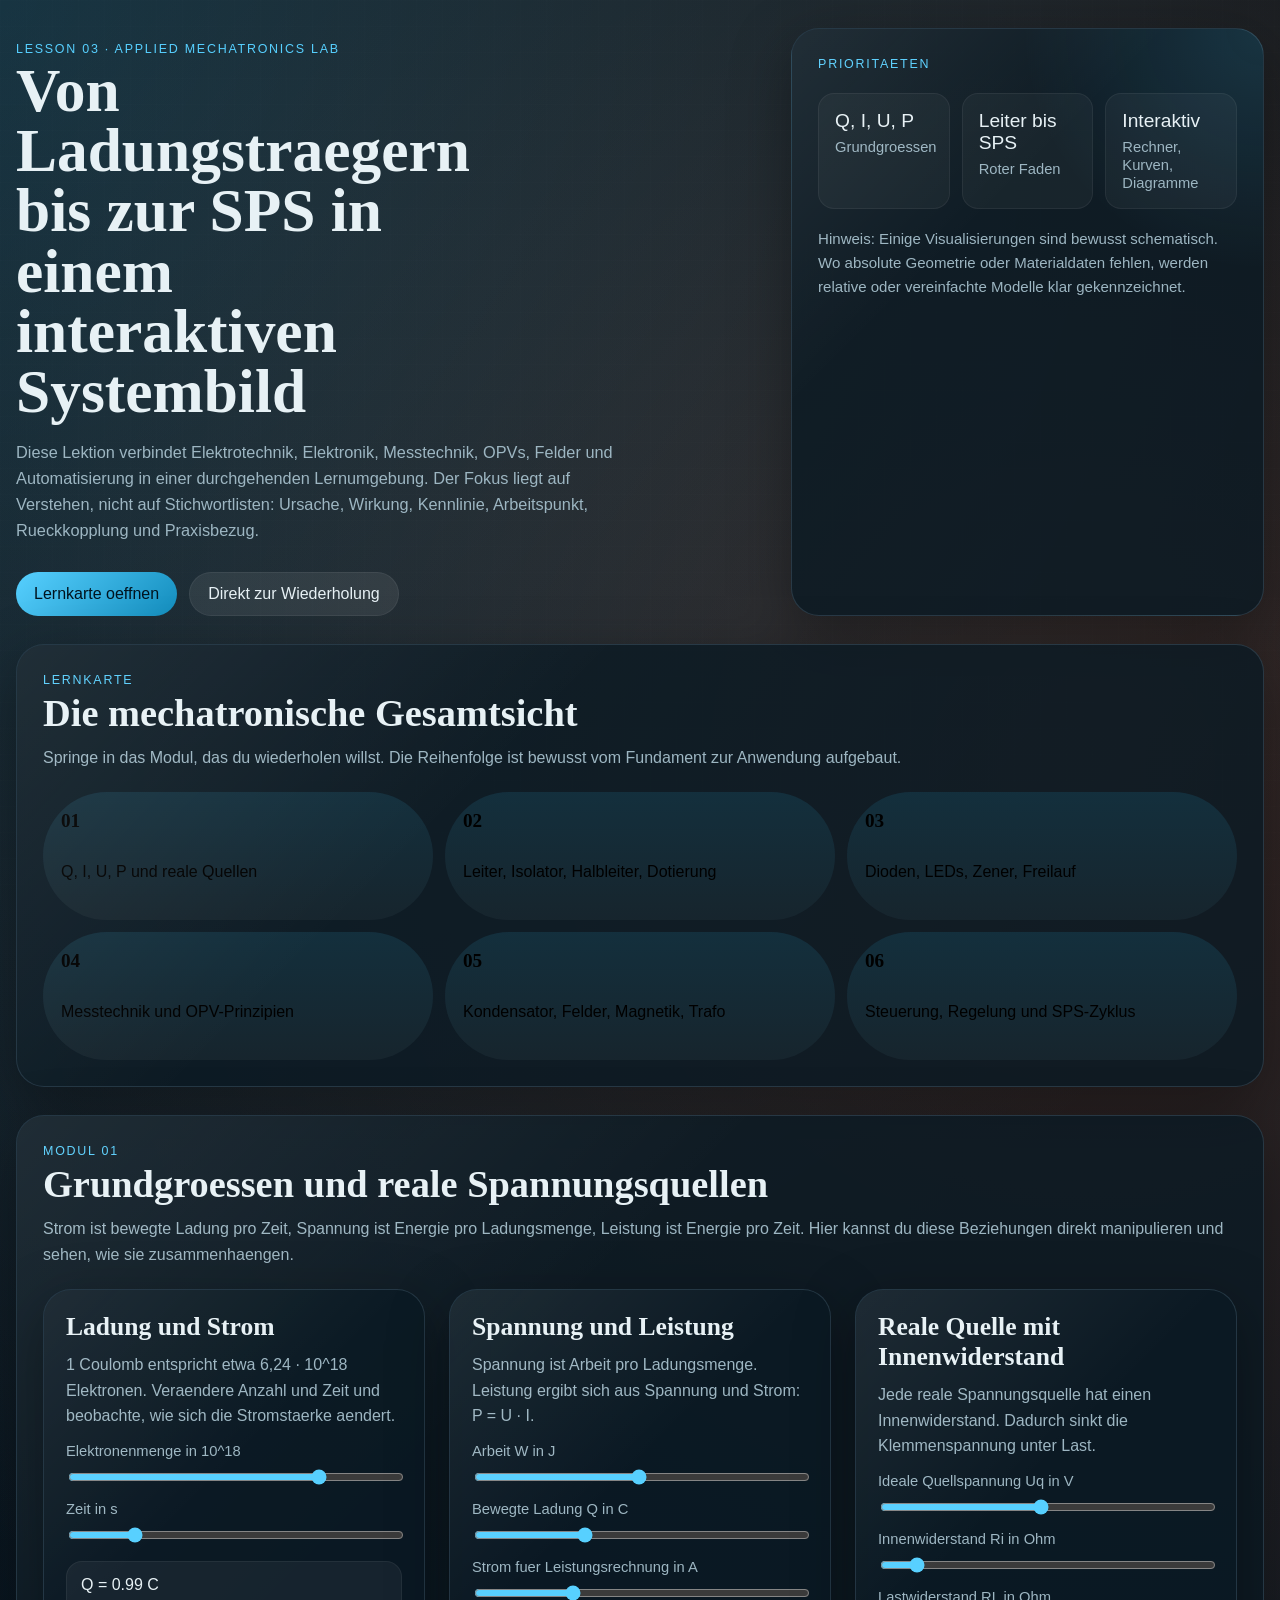
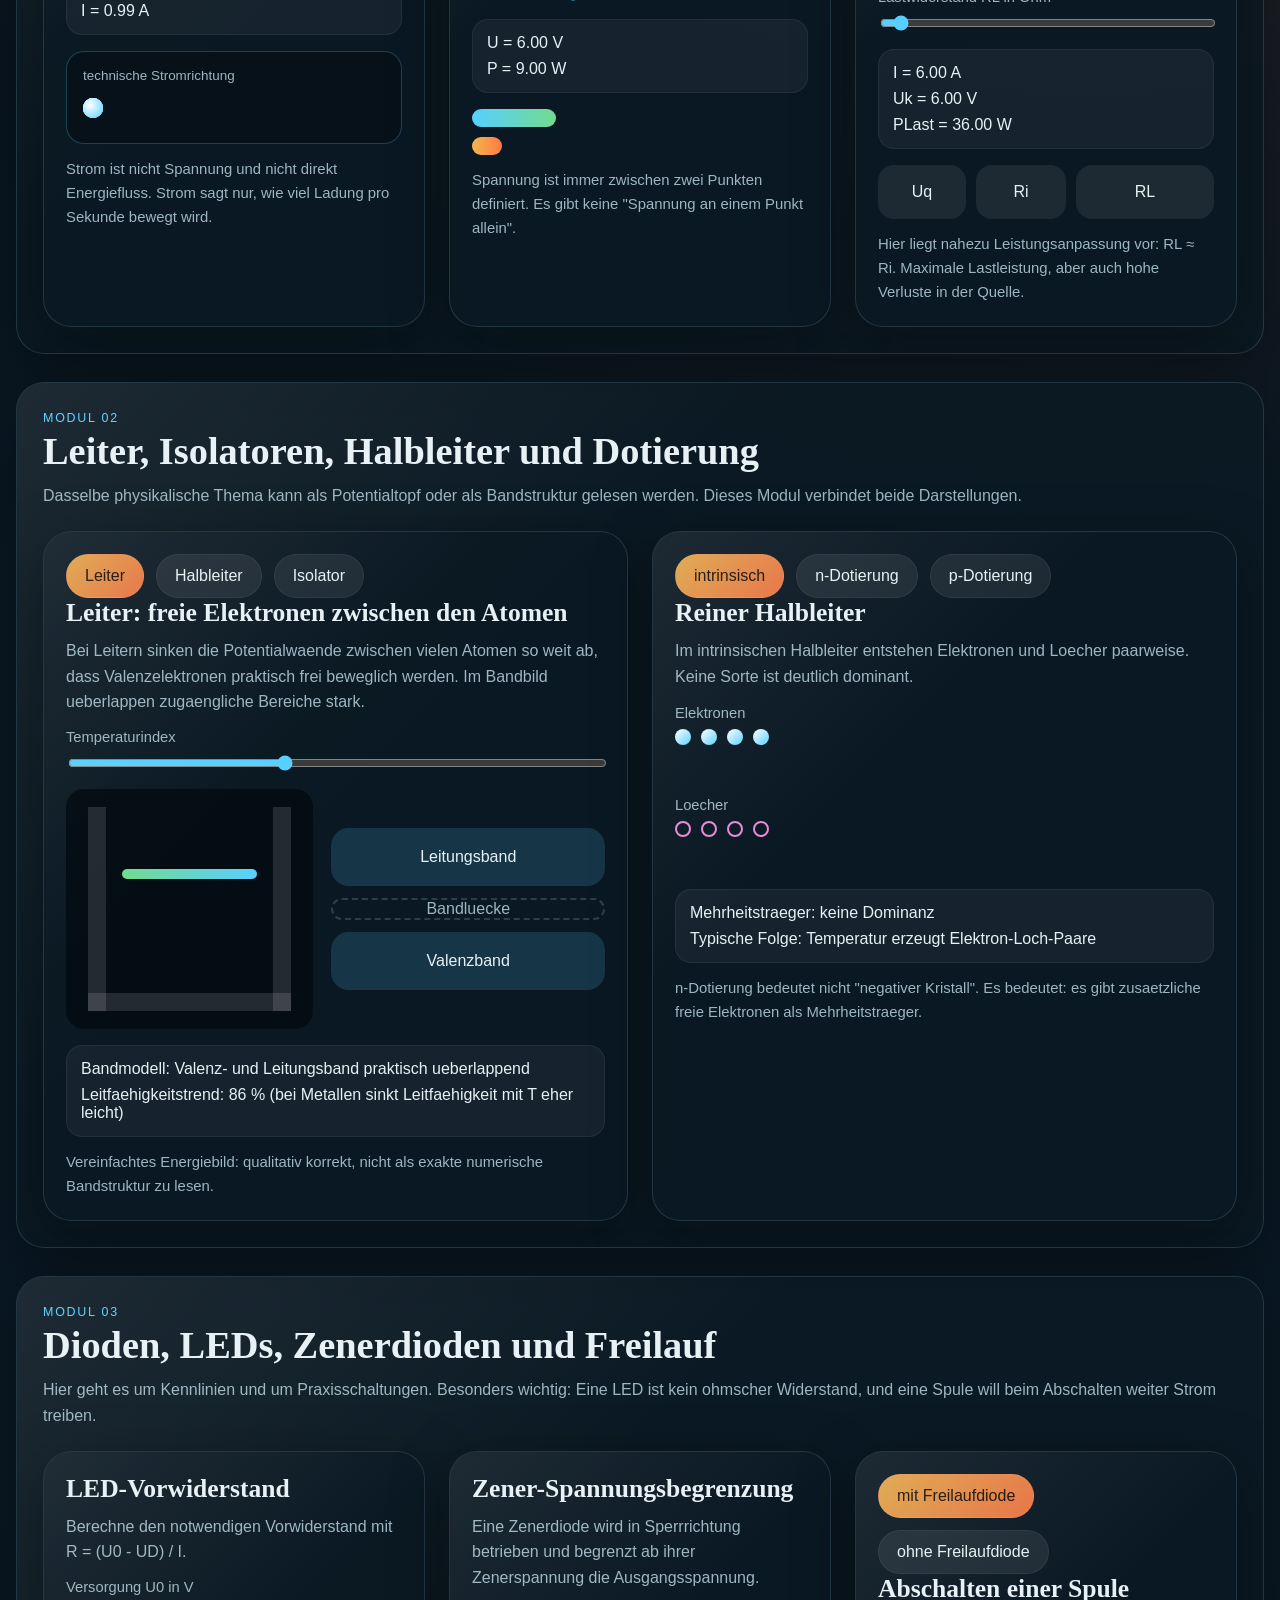
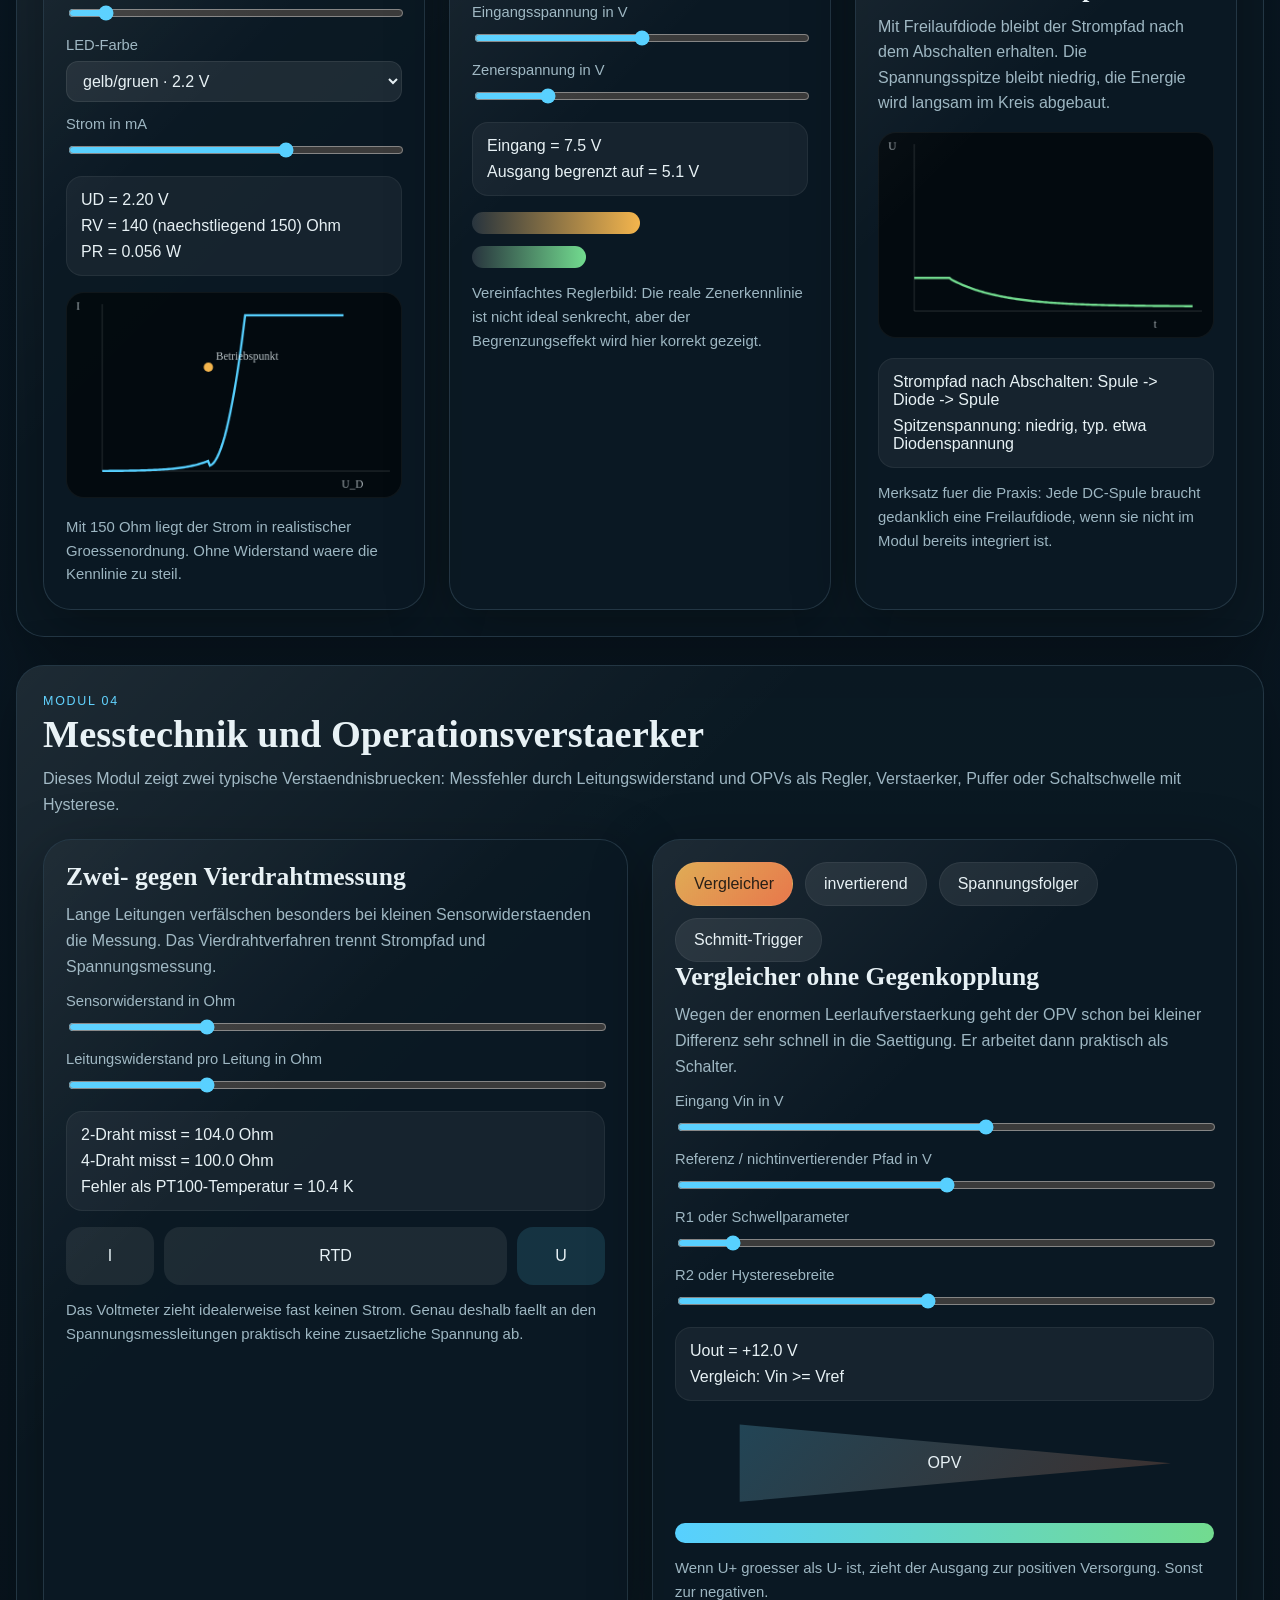
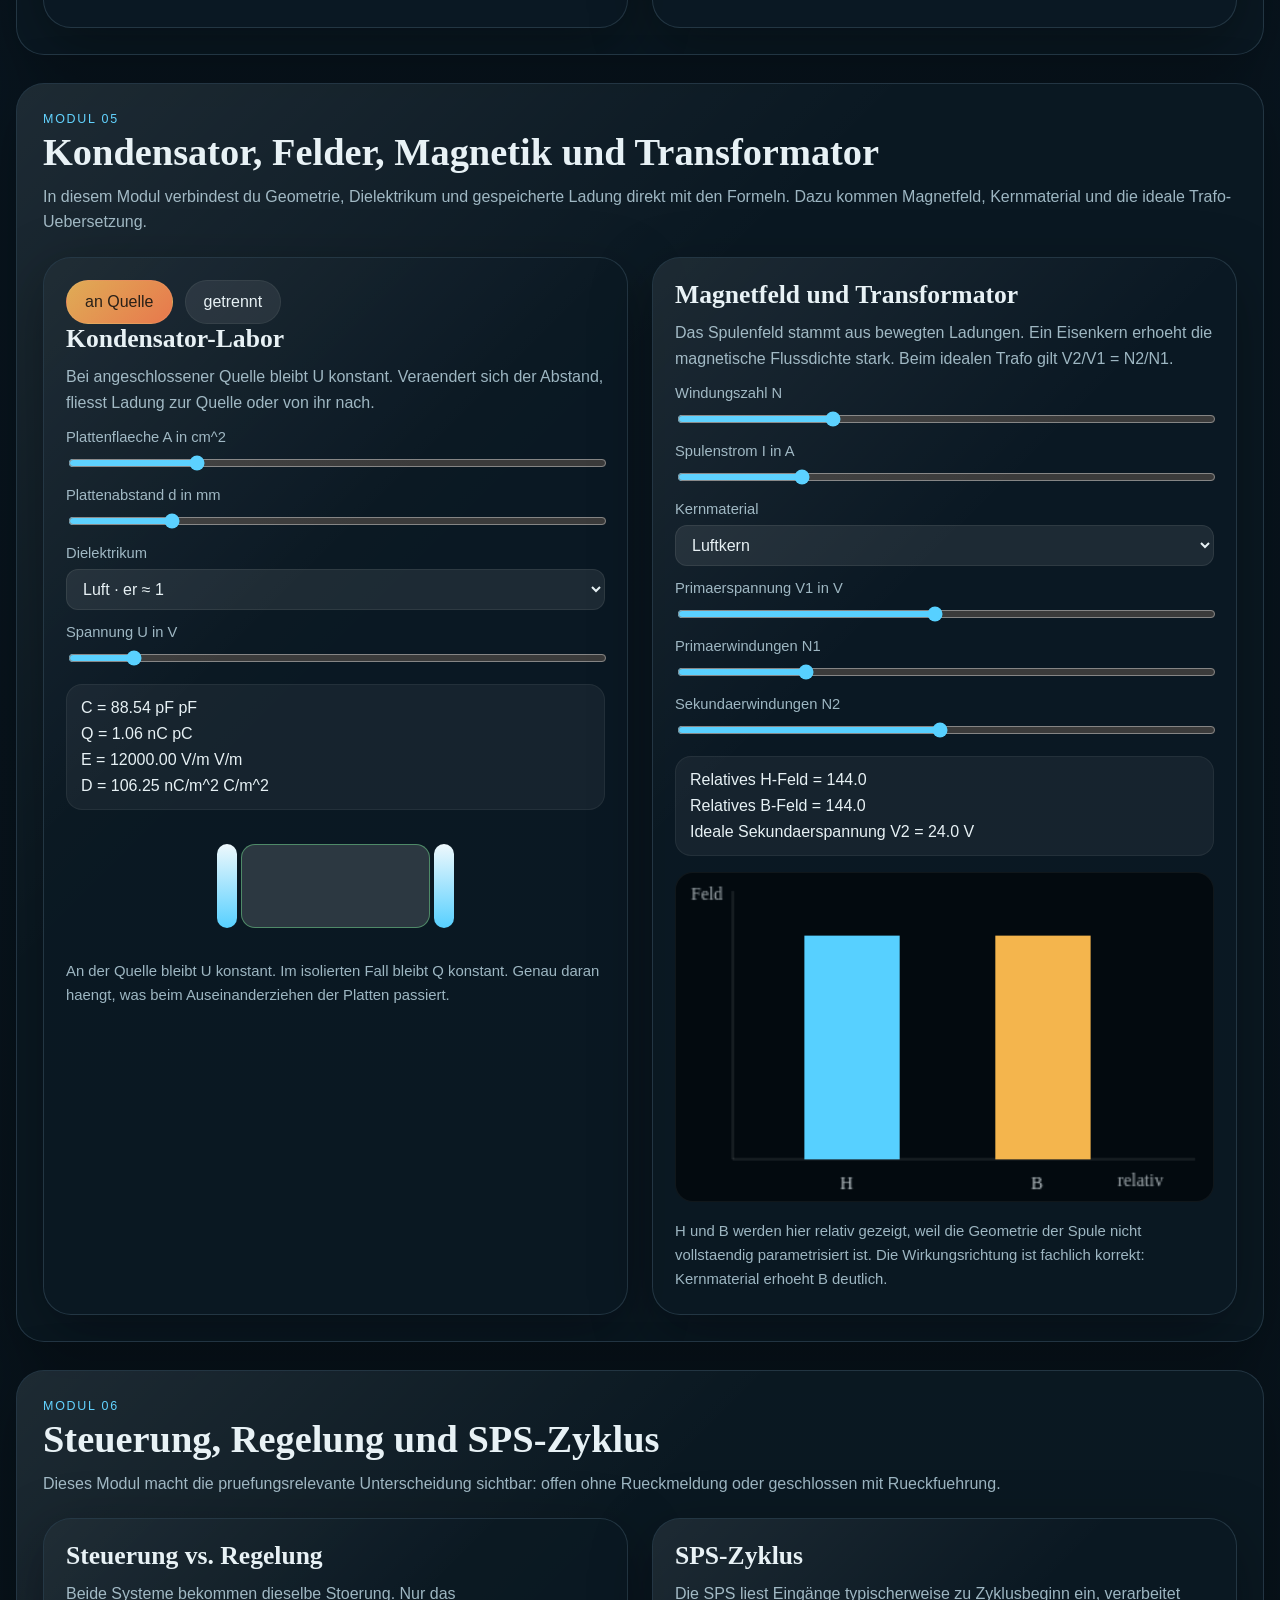
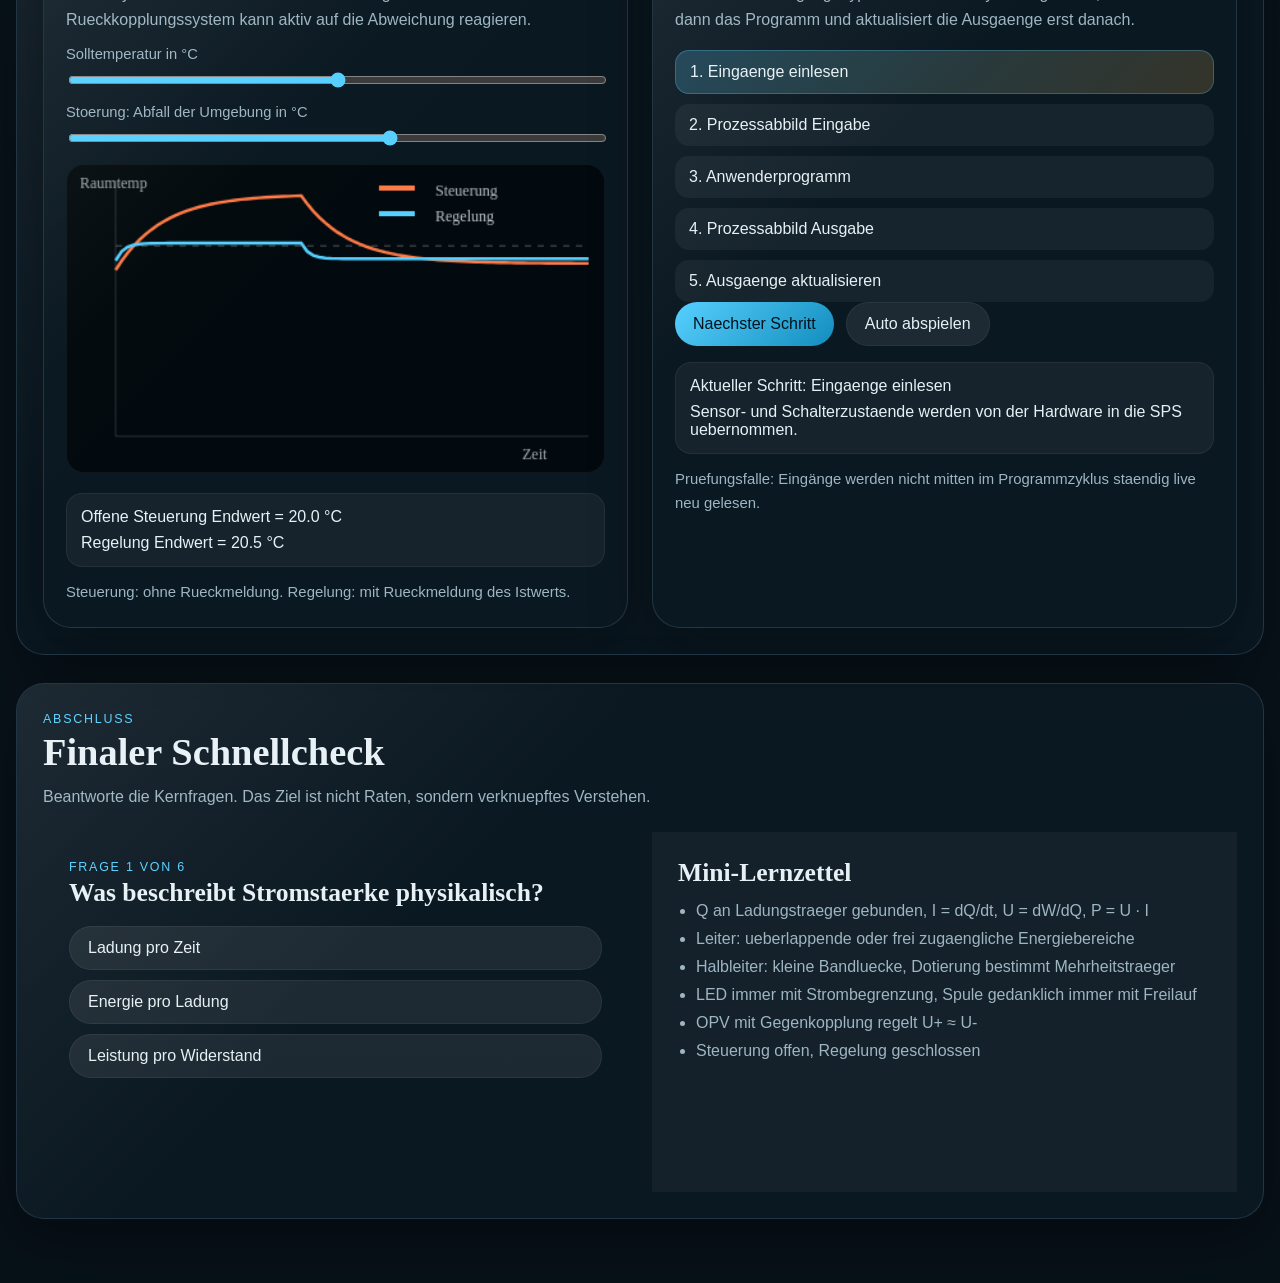
==== lessons/03-applied-mechatronics-lab/index.html @ 62694e85 "Add applied mechatronics interactive lab" ====
<!DOCTYPE html>
<html lang="de">
  <head>
    <meta charset="UTF-8" />
    <meta name="viewport" content="width=device-width, initial-scale=1.0" />
    <title>Angewandte Mechatronik - Interactive Lab</title>
    <link rel="stylesheet" href="styles.css" />
  </head>
  <body>
    <div class="page-shell">
      <header class="hero">
        <div class="hero-copy">
          <p class="eyebrow">Lesson 03 · Applied Mechatronics Lab</p>
          <h1>Von Ladungstraegern bis zur SPS in einem interaktiven Systembild</h1>
          <p class="hero-text">
            Diese Lektion verbindet Elektrotechnik, Elektronik, Messtechnik,
            OPVs, Felder und Automatisierung in einer durchgehenden Lernumgebung.
            Der Fokus liegt auf Verstehen, nicht auf Stichwortlisten:
            Ursache, Wirkung, Kennlinie, Arbeitspunkt, Rueckkopplung und Praxisbezug.
          </p>
          <div class="hero-actions">
            <button class="primary-button jump-button" data-target="lab-map" type="button">
              Lernkarte oeffnen
            </button>
            <button class="secondary-button jump-button" data-target="final-check" type="button">
              Direkt zur Wiederholung
            </button>
          </div>
        </div>

        <aside class="hero-panel card">
          <p class="section-label">Prioritaeten</p>
          <div class="metric-grid">
            <div class="metric-card">
              <span class="metric-value">Q, I, U, P</span>
              <span class="metric-label">Grundgroessen</span>
            </div>
            <div class="metric-card">
              <span class="metric-value">Leiter bis SPS</span>
              <span class="metric-label">Roter Faden</span>
            </div>
            <div class="metric-card">
              <span class="metric-value">Interaktiv</span>
              <span class="metric-label">Rechner, Kurven, Diagramme</span>
            </div>
          </div>
          <p class="hero-note">
            Hinweis: Einige Visualisierungen sind bewusst schematisch. Wo absolute
            Geometrie oder Materialdaten fehlen, werden relative oder vereinfachte
            Modelle klar gekennzeichnet.
          </p>
        </aside>
      </header>

      <main>
        <section class="lab-map card" id="lab-map">
          <div class="section-heading">
            <p class="section-label">Lernkarte</p>
            <h2>Die mechatronische Gesamtsicht</h2>
            <p>
              Springe in das Modul, das du wiederholen willst. Die Reihenfolge
              ist bewusst vom Fundament zur Anwendung aufgebaut.
            </p>
          </div>
          <div class="map-grid">
            <button class="map-card jump-button" data-target="fundamentals" type="button">
              <strong>01</strong>
              <span>Q, I, U, P und reale Quellen</span>
            </button>
            <button class="map-card jump-button" data-target="materials" type="button">
              <strong>02</strong>
              <span>Leiter, Isolator, Halbleiter, Dotierung</span>
            </button>
            <button class="map-card jump-button" data-target="diodes" type="button">
              <strong>03</strong>
              <span>Dioden, LEDs, Zener, Freilauf</span>
            </button>
            <button class="map-card jump-button" data-target="measurement-opamp" type="button">
              <strong>04</strong>
              <span>Messtechnik und OPV-Prinzipien</span>
            </button>
            <button class="map-card jump-button" data-target="capacitors-fields" type="button">
              <strong>05</strong>
              <span>Kondensator, Felder, Magnetik, Trafo</span>
            </button>
            <button class="map-card jump-button" data-target="automation" type="button">
              <strong>06</strong>
              <span>Steuerung, Regelung und SPS-Zyklus</span>
            </button>
          </div>
        </section>

        <section class="module card" id="fundamentals">
          <div class="section-heading">
            <p class="section-label">Modul 01</p>
            <h2>Grundgroessen und reale Spannungsquellen</h2>
            <p>
              Strom ist bewegte Ladung pro Zeit, Spannung ist Energie pro
              Ladungsmenge, Leistung ist Energie pro Zeit. Hier kannst du diese
              Beziehungen direkt manipulieren und sehen, wie sie zusammenhaengen.
            </p>
          </div>

          <div class="module-grid three-up">
            <article class="panel">
              <h3>Ladung und Strom</h3>
              <p class="panel-copy">
                1 Coulomb entspricht etwa 6,24 · 10^18 Elektronen. Veraendere
                Anzahl und Zeit und beobachte, wie sich die Stromstaerke aendert.
              </p>
              <label class="field">
                <span>Elektronenmenge in 10^18</span>
                <input id="charge-carriers" type="range" min="0.5" max="8" step="0.1" value="6.24" />
              </label>
              <label class="field">
                <span>Zeit in s</span>
                <input id="charge-time" type="range" min="0.1" max="5" step="0.1" value="1" />
              </label>
              <div class="formula-box">
                <div>Q = <span id="charge-value">1.00</span> C</div>
                <div>I = <span id="current-value">1.00</span> A</div>
              </div>
              <div class="flow-tube">
                <div class="flow-arrow">technische Stromrichtung</div>
                <div class="charge-stream" id="charge-stream">
                  <span></span><span></span><span></span><span></span><span></span><span></span>
                </div>
              </div>
              <p class="trap-note">
                Strom ist nicht Spannung und nicht direkt Energiefluss. Strom sagt nur,
                wie viel Ladung pro Sekunde bewegt wird.
              </p>
            </article>

            <article class="panel">
              <h3>Spannung und Leistung</h3>
              <p class="panel-copy">
                Spannung ist Arbeit pro Ladungsmenge. Leistung ergibt sich aus
                Spannung und Strom: P = U · I.
              </p>
              <label class="field">
                <span>Arbeit W in J</span>
                <input id="work-input" type="range" min="0.5" max="24" step="0.5" value="12" />
              </label>
              <label class="field">
                <span>Bewegte Ladung Q in C</span>
                <input id="voltage-charge" type="range" min="0.1" max="6" step="0.1" value="2" />
              </label>
              <label class="field">
                <span>Strom fuer Leistungsrechnung in A</span>
                <input id="power-current" type="range" min="0.1" max="5" step="0.1" value="1.5" />
              </label>
              <div class="formula-box">
                <div>U = <span id="voltage-value">6.00</span> V</div>
                <div>P = <span id="power-value">9.00</span> W</div>
              </div>
              <div class="energy-stack">
                <div class="energy-bar" id="voltage-bar"></div>
                <div class="energy-bar power" id="power-bar"></div>
              </div>
              <p class="trap-note">
                Spannung ist immer zwischen zwei Punkten definiert. Es gibt keine
                "Spannung an einem Punkt allein".
              </p>
            </article>

            <article class="panel">
              <h3>Reale Quelle mit Innenwiderstand</h3>
              <p class="panel-copy">
                Jede reale Spannungsquelle hat einen Innenwiderstand. Dadurch sinkt
                die Klemmenspannung unter Last.
              </p>
              <label class="field">
                <span>Ideale Quellspannung Uq in V</span>
                <input id="source-uq" type="range" min="1" max="24" step="0.5" value="12" />
              </label>
              <label class="field">
                <span>Innenwiderstand Ri in Ohm</span>
                <input id="source-ri" type="range" min="0.1" max="10" step="0.1" value="1" />
              </label>
              <label class="field">
                <span>Lastwiderstand RL in Ohm</span>
                <input id="source-rl" type="range" min="0.2" max="20" step="0.1" value="1" />
              </label>
              <div class="formula-box">
                <div>I = <span id="source-current">6.00</span> A</div>
                <div>Uk = <span id="source-terminal">6.00</span> V</div>
                <div>PLast = <span id="source-power">36.00</span> W</div>
              </div>
              <div class="source-diagram">
                <div class="source-block">Uq</div>
                <div class="resistor-block small">Ri</div>
                <div class="resistor-block">RL</div>
              </div>
              <p class="trap-note" id="source-match-note">
                Bei RL = Ri liegt Leistungsanpassung vor. Das liefert maximale Lastleistung,
                ist aber energetisch nicht immer sinnvoll.
              </p>
            </article>
          </div>
        </section>

        <section class="module card" id="materials">
          <div class="section-heading">
            <p class="section-label">Modul 02</p>
            <h2>Leiter, Isolatoren, Halbleiter und Dotierung</h2>
            <p>
              Dasselbe physikalische Thema kann als Potentialtopf oder als
              Bandstruktur gelesen werden. Dieses Modul verbindet beide Darstellungen.
            </p>
          </div>

          <div class="module-grid two-up">
            <article class="panel">
              <div class="button-row">
                <button class="toggle-button active material-button" data-material="conductor" type="button">
                  Leiter
                </button>
                <button class="toggle-button material-button" data-material="semiconductor" type="button">
                  Halbleiter
                </button>
                <button class="toggle-button material-button" data-material="insulator" type="button">
                  Isolator
                </button>
              </div>
              <h3 id="material-title">Leiter: freie Elektronen zwischen den Atomen</h3>
              <p class="panel-copy" id="material-copy"></p>
              <label class="field">
                <span>Temperaturindex</span>
                <input id="material-temperature" type="range" min="0" max="100" step="1" value="40" />
              </label>

              <div class="well-band-layout">
                <div class="well-visual" id="well-visual">
                  <div class="well-wall left"></div>
                  <div class="well-floor"></div>
                  <div class="well-wall right"></div>
                  <div class="electron-level" id="electron-level"></div>
                </div>
                <div class="band-visual">
                  <div class="band conduction" id="conduction-band">Leitungsband</div>
                  <div class="band-gap" id="band-gap">Bandluecke</div>
                  <div class="band valence">Valenzband</div>
                </div>
              </div>

              <div class="formula-box">
                <div>Bandmodell: <span id="band-summary">praktisch ueberlappend</span></div>
                <div>Leitfaehigkeitstrend: <span id="conductivity-summary">hoch</span></div>
              </div>
              <p class="micro-note">
                Vereinfachtes Energiebild: qualitativ korrekt, nicht als exakte
                numerische Bandstruktur zu lesen.
              </p>
            </article>

            <article class="panel">
              <div class="button-row">
                <button class="toggle-button active doping-button" data-doping="intrinsic" type="button">
                  intrinsisch
                </button>
                <button class="toggle-button doping-button" data-doping="n" type="button">
                  n-Dotierung
                </button>
                <button class="toggle-button doping-button" data-doping="p" type="button">
                  p-Dotierung
                </button>
              </div>
              <h3 id="doping-title">Reiner Halbleiter</h3>
              <p class="panel-copy" id="doping-copy"></p>
              <div class="carrier-display">
                <div class="carrier-column">
                  <span class="carrier-label">Elektronen</span>
                  <div class="carrier-row" id="electron-row"></div>
                </div>
                <div class="carrier-column">
                  <span class="carrier-label">Loecher</span>
                  <div class="carrier-row holes" id="hole-row"></div>
                </div>
              </div>
              <div class="formula-box">
                <div>Mehrheitstraeger: <span id="majority-carrier">keine Dominanz</span></div>
                <div>Typische Folge: <span id="device-hint">Basis fuer pn-Uebergaenge</span></div>
              </div>
              <p class="trap-note">
                n-Dotierung bedeutet nicht "negativer Kristall". Es bedeutet:
                es gibt zusaetzliche freie Elektronen als Mehrheitstraeger.
              </p>
            </article>
          </div>
        </section>

        <section class="module card" id="diodes">
          <div class="section-heading">
            <p class="section-label">Modul 03</p>
            <h2>Dioden, LEDs, Zenerdioden und Freilauf</h2>
            <p>
              Hier geht es um Kennlinien und um Praxisschaltungen. Besonders
              wichtig: Eine LED ist kein ohmscher Widerstand, und eine Spule
              will beim Abschalten weiter Strom treiben.
            </p>
          </div>

          <div class="module-grid three-up">
            <article class="panel">
              <h3>LED-Vorwiderstand</h3>
              <p class="panel-copy">
                Berechne den notwendigen Vorwiderstand mit
                R = (U0 - UD) / I.
              </p>
              <label class="field">
                <span>Versorgung U0 in V</span>
                <input id="led-supply" type="range" min="3" max="24" step="0.5" value="5" />
              </label>
              <label class="field">
                <span>LED-Farbe</span>
                <select id="led-color">
                  <option value="1.8">rot · 1.8 V</option>
                  <option value="2.2" selected>gelb/gruen · 2.2 V</option>
                  <option value="3.4">blau · 3.4 V</option>
                  <option value="3.6">weiss · 3.6 V</option>
                </select>
              </label>
              <label class="field">
                <span>Strom in mA</span>
                <input id="led-current" type="range" min="1" max="30" step="1" value="20" />
              </label>
              <div class="formula-box">
                <div>UD = <span id="led-forward">2.20</span> V</div>
                <div>RV = <span id="led-resistor">140</span> Ohm</div>
                <div>PR = <span id="led-power-loss">0.06</span> W</div>
              </div>
              <canvas id="diode-curve" width="360" height="220" class="chart"></canvas>
              <p class="trap-note" id="led-note">
                Kleine Spannungszunahme an der Diode kann grossen Stromanstieg bedeuten.
                Deshalb braucht die LED Strombegrenzung.
              </p>
            </article>

            <article class="panel">
              <h3>Zener-Spannungsbegrenzung</h3>
              <p class="panel-copy">
                Eine Zenerdiode wird in Sperrrichtung betrieben und begrenzt
                ab ihrer Zenerspannung die Ausgangsspannung.
              </p>
              <label class="field">
                <span>Eingangsspannung in V</span>
                <input id="zener-input" type="range" min="0" max="15" step="0.1" value="7.5" />
              </label>
              <label class="field">
                <span>Zenerspannung in V</span>
                <input id="zener-voltage" type="range" min="3.3" max="12" step="0.1" value="5.1" />
              </label>
              <div class="formula-box">
                <div>Eingang = <span id="zener-in-display">7.5</span> V</div>
                <div>Ausgang begrenzt auf = <span id="zener-out-display">5.1</span> V</div>
              </div>
              <div class="clamp-visual">
                <div class="clamp-bar input" id="zener-input-bar"></div>
                <div class="clamp-bar output" id="zener-output-bar"></div>
              </div>
              <p class="micro-note">
                Vereinfachtes Reglerbild: Die reale Zenerkennlinie ist nicht ideal
                senkrecht, aber der Begrenzungseffekt wird hier korrekt gezeigt.
              </p>
            </article>

            <article class="panel">
              <div class="button-row">
                <button class="toggle-button active flyback-button" data-flyback="with" type="button">
                  mit Freilaufdiode
                </button>
                <button class="toggle-button flyback-button" data-flyback="without" type="button">
                  ohne Freilaufdiode
                </button>
              </div>
              <h3>Abschalten einer Spule</h3>
              <p class="panel-copy" id="flyback-copy"></p>
              <canvas id="flyback-chart" width="360" height="220" class="chart"></canvas>
              <div class="formula-box">
                <div>Strompfad nach Abschalten: <span id="flyback-path">Spule -> Diode -> Spule</span></div>
                <div>Spitzenspannung: <span id="flyback-spike">niedrig</span></div>
              </div>
              <p class="trap-note">
                Merksatz fuer die Praxis: Jede DC-Spule braucht gedanklich eine
                Freilaufdiode, wenn sie nicht im Modul bereits integriert ist.
              </p>
            </article>
          </div>
        </section>

        <section class="module card" id="measurement-opamp">
          <div class="section-heading">
            <p class="section-label">Modul 04</p>
            <h2>Messtechnik und Operationsverstaerker</h2>
            <p>
              Dieses Modul zeigt zwei typische Verstaendnisbruecken:
              Messfehler durch Leitungswiderstand und OPVs als Regler, Verstaerker,
              Puffer oder Schaltschwelle mit Hysterese.
            </p>
          </div>

          <div class="module-grid two-up">
            <article class="panel">
              <h3>Zwei- gegen Vierdrahtmessung</h3>
              <p class="panel-copy">
                Lange Leitungen verfälschen besonders bei kleinen Sensorwiderstaenden
                die Messung. Das Vierdrahtverfahren trennt Strompfad und Spannungsmessung.
              </p>
              <label class="field">
                <span>Sensorwiderstand in Ohm</span>
                <input id="sensor-resistance" type="range" min="80" max="160" step="0.5" value="100" />
              </label>
              <label class="field">
                <span>Leitungswiderstand pro Leitung in Ohm</span>
                <input id="lead-resistance" type="range" min="0" max="8" step="0.1" value="2" />
              </label>
              <div class="formula-box">
                <div>2-Draht misst = <span id="two-wire-value">104.0</span> Ohm</div>
                <div>4-Draht misst = <span id="four-wire-value">100.0</span> Ohm</div>
                <div>Fehler als PT100-Temperatur = <span id="wire-temp-error">10.4</span> K</div>
              </div>
              <div class="wiring-visual">
                <div class="wire-branch">I</div>
                <div class="sensor-core">RTD</div>
                <div class="wire-branch sense">U</div>
              </div>
              <p class="trap-note">
                Das Voltmeter zieht idealerweise fast keinen Strom. Genau deshalb
                faellt an den Spannungsmessleitungen praktisch keine zusaetzliche
                Spannung ab.
              </p>
            </article>

            <article class="panel">
              <div class="button-row">
                <button class="toggle-button active opamp-button" data-mode="comparator" type="button">
                  Vergleicher
                </button>
                <button class="toggle-button opamp-button" data-mode="inverting" type="button">
                  invertierend
                </button>
                <button class="toggle-button opamp-button" data-mode="follower" type="button">
                  Spannungsfolger
                </button>
                <button class="toggle-button opamp-button" data-mode="schmitt" type="button">
                  Schmitt-Trigger
                </button>
              </div>
              <h3 id="opamp-title">Vergleicher ohne Gegenkopplung</h3>
              <p class="panel-copy" id="opamp-copy"></p>
              <label class="field">
                <span>Eingang Vin in V</span>
                <input id="opamp-vin" type="range" min="-10" max="10" step="0.1" value="1.5" />
              </label>
              <label class="field">
                <span>Referenz / nichtinvertierender Pfad in V</span>
                <input id="opamp-vref" type="range" min="-10" max="10" step="0.1" value="0" />
              </label>
              <label class="field">
                <span>R1 oder Schwellparameter</span>
                <input id="opamp-r1" type="range" min="1" max="100" step="1" value="10" />
              </label>
              <label class="field">
                <span>R2 oder Hysteresebreite</span>
                <input id="opamp-r2" type="range" min="1" max="100" step="1" value="47" />
              </label>
              <div class="formula-box">
                <div>Uout = <span id="opamp-output">+12.0</span> V</div>
                <div id="opamp-formula">Wenn U+ > U-, geht der Ausgang in positive Saettigung.</div>
              </div>
              <div class="opamp-visual">
                <div class="triangle">OPV</div>
                <div class="opamp-output-bar" id="opamp-output-bar"></div>
              </div>
              <p class="micro-note" id="opamp-note">
                Beim idealen OPV gilt: sehr hoher Eingangswiderstand, sehr hohe
                Leerlaufverstaerkung, vernachlaessigbarer Eingangsstrom.
              </p>
            </article>
          </div>
        </section>

        <section class="module card" id="capacitors-fields">
          <div class="section-heading">
            <p class="section-label">Modul 05</p>
            <h2>Kondensator, Felder, Magnetik und Transformator</h2>
            <p>
              In diesem Modul verbindest du Geometrie, Dielektrikum und gespeicherte
              Ladung direkt mit den Formeln. Dazu kommen Magnetfeld, Kernmaterial
              und die ideale Trafo-Uebersetzung.
            </p>
          </div>

          <div class="module-grid two-up">
            <article class="panel">
              <div class="button-row">
                <button class="toggle-button active capacitor-mode" data-capmode="connected" type="button">
                  an Quelle
                </button>
                <button class="toggle-button capacitor-mode" data-capmode="isolated" type="button">
                  getrennt
                </button>
              </div>
              <h3>Kondensator-Labor</h3>
              <p class="panel-copy" id="capacitor-copy"></p>
              <label class="field">
                <span>Plattenflaeche A in cm^2</span>
                <input id="cap-area" type="range" min="10" max="400" step="5" value="100" />
              </label>
              <label class="field">
                <span>Plattenabstand d in mm</span>
                <input id="cap-distance" type="range" min="0.1" max="5" step="0.1" value="1" />
              </label>
              <label class="field">
                <span>Dielektrikum</span>
                <select id="cap-dielectric">
                  <option value="1">Luft · er ≈ 1</option>
                  <option value="3.2">Papier · er ≈ 3.2</option>
                  <option value="5">Glas · er ≈ 5</option>
                  <option value="80">Wasser · er ≈ 80</option>
                </select>
              </label>
              <label class="field">
                <span>Spannung U in V</span>
                <input id="cap-voltage" type="range" min="1" max="100" step="1" value="12" />
              </label>
              <div class="formula-box">
                <div>C = <span id="capacitance-value">8.85</span> pF</div>
                <div>Q = <span id="charge-stored-value">106.20</span> pC</div>
                <div>E = <span id="field-strength-value">12000</span> V/m</div>
                <div>D = <span id="flux-density-value">1.06e-7</span> C/m^2</div>
              </div>
              <div class="capacitor-visual">
                <div class="plate left-plate"></div>
                <div class="dielectric-block" id="dielectric-block"></div>
                <div class="plate right-plate"></div>
              </div>
              <p class="trap-note">
                An der Quelle bleibt U konstant. Im isolierten Fall bleibt Q konstant.
                Genau daran haengt, was beim Auseinanderziehen der Platten passiert.
              </p>
            </article>

            <article class="panel">
              <h3>Magnetfeld und Transformator</h3>
              <p class="panel-copy">
                Das Spulenfeld stammt aus bewegten Ladungen. Ein Eisenkern erhoeht
                die magnetische Flussdichte stark. Beim idealen Trafo gilt
                V2/V1 = N2/N1.
              </p>
              <label class="field">
                <span>Windungszahl N</span>
                <input id="coil-turns" type="range" min="10" max="400" step="10" value="120" />
              </label>
              <label class="field">
                <span>Spulenstrom I in A</span>
                <input id="coil-current" type="range" min="0.1" max="5" step="0.1" value="1.2" />
              </label>
              <label class="field">
                <span>Kernmaterial</span>
                <select id="coil-core">
                  <option value="1">Luftkern</option>
                  <option value="80">Weicheisenkern</option>
                </select>
              </label>
              <label class="field">
                <span>Primaerspannung V1 in V</span>
                <input id="transformer-v1" type="range" min="1" max="24" step="1" value="12" />
              </label>
              <label class="field">
                <span>Primaerwindungen N1</span>
                <input id="transformer-n1" type="range" min="10" max="400" step="10" value="100" />
              </label>
              <label class="field">
                <span>Sekundaerwindungen N2</span>
                <input id="transformer-n2" type="range" min="10" max="400" step="10" value="200" />
              </label>
              <div class="formula-box">
                <div>Relatives H-Feld = <span id="coil-h-value">144.0</span></div>
                <div>Relatives B-Feld = <span id="coil-b-value">144.0</span></div>
                <div>Ideale Sekundaerspannung V2 = <span id="transformer-v2">24.0</span> V</div>
              </div>
              <canvas id="magnet-chart" width="360" height="220" class="chart"></canvas>
              <p class="micro-note">
                H und B werden hier relativ gezeigt, weil die Geometrie der Spule
                nicht vollstaendig parametrisiert ist. Die Wirkungsrichtung ist
                fachlich korrekt: Kernmaterial erhoeht B deutlich.
              </p>
            </article>
          </div>
        </section>

        <section class="module card" id="automation">
          <div class="section-heading">
            <p class="section-label">Modul 06</p>
            <h2>Steuerung, Regelung und SPS-Zyklus</h2>
            <p>
              Dieses Modul macht die pruefungsrelevante Unterscheidung sichtbar:
              offen ohne Rueckmeldung oder geschlossen mit Rueckfuehrung.
            </p>
          </div>

          <div class="module-grid two-up">
            <article class="panel">
              <h3>Steuerung vs. Regelung</h3>
              <p class="panel-copy">
                Beide Systeme bekommen dieselbe Stoerung. Nur das Rueckkopplungssystem
                kann aktiv auf die Abweichung reagieren.
              </p>
              <label class="field">
                <span>Solltemperatur in °C</span>
                <input id="control-setpoint" type="range" min="18" max="26" step="0.5" value="22" />
              </label>
              <label class="field">
                <span>Stoerung: Abfall der Umgebung in °C</span>
                <input id="control-disturbance" type="range" min="2" max="12" step="0.5" value="8" />
              </label>
              <canvas id="control-chart" width="420" height="240" class="chart large"></canvas>
              <div class="formula-box">
                <div>Offene Steuerung Endwert = <span id="open-loop-end">0.0</span> °C</div>
                <div>Regelung Endwert = <span id="closed-loop-end">0.0</span> °C</div>
              </div>
              <p class="trap-note">
                Steuerung: ohne Rueckmeldung. Regelung: mit Rueckmeldung des Istwerts.
              </p>
            </article>

            <article class="panel">
              <h3>SPS-Zyklus</h3>
              <p class="panel-copy">
                Die SPS liest Eingänge typischerweise zu Zyklusbeginn ein, verarbeitet
                dann das Programm und aktualisiert die Ausgaenge erst danach.
              </p>
              <div class="cycle-steps" id="cycle-steps">
                <div class="cycle-step active">1. Eingaenge einlesen</div>
                <div class="cycle-step">2. Prozessabbild Eingabe</div>
                <div class="cycle-step">3. Anwenderprogramm</div>
                <div class="cycle-step">4. Prozessabbild Ausgabe</div>
                <div class="cycle-step">5. Ausgaenge aktualisieren</div>
              </div>
              <div class="button-row">
                <button id="cycle-step-button" class="primary-button" type="button">
                  Naechster Schritt
                </button>
                <button id="cycle-auto-button" class="secondary-button" type="button">
                  Auto abspielen
                </button>
              </div>
              <div class="formula-box">
                <div>Aktueller Schritt: <span id="cycle-title">Eingaenge einlesen</span></div>
                <div id="cycle-copy">
                  Sensorwerte werden eingelesen und fuer die Programmbearbeitung eingefroren.
                </div>
              </div>
              <p class="trap-note">
                Pruefungsfalle: Eingänge werden nicht mitten im Programmzyklus
                staendig live neu gelesen.
              </p>
            </article>
          </div>
        </section>

        <section class="module card" id="final-check">
          <div class="section-heading">
            <p class="section-label">Abschluss</p>
            <h2>Finaler Schnellcheck</h2>
            <p>
              Beantworte die Kernfragen. Das Ziel ist nicht Raten, sondern
              verknuepftes Verstehen.
            </p>
          </div>
          <div class="check-layout">
            <div class="question-box">
              <p class="question-label" id="quiz-progress">Frage 1 von 6</p>
              <h3 id="quiz-question">Was beschreibt Stromstaerke physikalisch?</h3>
              <div class="quiz-options" id="quiz-options"></div>
              <p class="quiz-feedback" id="quiz-feedback"></p>
            </div>
            <aside class="summary-panel">
              <h3>Mini-Lernzettel</h3>
              <ul>
                <li>Q an Ladungstraeger gebunden, I = dQ/dt, U = dW/dQ, P = U · I</li>
                <li>Leiter: ueberlappende oder frei zugaengliche Energiebereiche</li>
                <li>Halbleiter: kleine Bandluecke, Dotierung bestimmt Mehrheitstraeger</li>
                <li>LED immer mit Strombegrenzung, Spule gedanklich immer mit Freilauf</li>
                <li>OPV mit Gegenkopplung regelt U+ ≈ U-</li>
                <li>Steuerung offen, Regelung geschlossen</li>
              </ul>
            </aside>
          </div>
        </section>
      </main>
    </div>

    <script src="script.js"></script>
  </body>
</html>
---- lessons/03-applied-mechatronics-lab/styles.css ----
:root {
  --bg: #08131b;
  --bg-soft: #0e1f2b;
  --panel: rgba(11, 26, 36, 0.82);
  --panel-strong: rgba(11, 26, 36, 0.94);
  --line: rgba(150, 190, 214, 0.18);
  --ink: #e7f1f5;
  --muted: #9db6c2;
  --cyan: #57d0ff;
  --cyan-deep: #138dbd;
  --amber: #f4b54d;
  --orange: #ff7b47;
  --green: #72db8f;
  --pink: #e48cd4;
  --shadow: 0 18px 60px rgba(0, 0, 0, 0.34);
  --radius-xl: 28px;
  --radius-lg: 22px;
  --radius-md: 16px;
}

*,
*::before,
*::after {
  box-sizing: border-box;
}

html {
  scroll-behavior: smooth;
}

body {
  margin: 0;
  min-height: 100vh;
  color: var(--ink);
  font-family: "Trebuchet MS", "Gill Sans", sans-serif;
  background:
    radial-gradient(circle at top left, rgba(87, 208, 255, 0.18), transparent 20%),
    radial-gradient(circle at 85% 10%, rgba(255, 123, 71, 0.18), transparent 20%),
    linear-gradient(180deg, #071118, #091824 32%, #071118 100%);
}

body::before {
  content: "";
  position: fixed;
  inset: 0;
  z-index: -1;
  background-image:
    linear-gradient(rgba(255, 255, 255, 0.025) 1px, transparent 1px),
    linear-gradient(90deg, rgba(255, 255, 255, 0.025) 1px, transparent 1px);
  background-size: 26px 26px;
  opacity: 0.4;
}

.page-shell {
  width: min(1280px, calc(100% - 32px));
  margin: 0 auto;
  padding: 28px 0 64px;
}

h1,
h2,
h3,
strong {
  font-family: "Palatino Linotype", "Book Antiqua", Georgia, serif;
}

h1,
h2,
h3,
p {
  margin: 0;
}

h1 {
  font-size: clamp(2.6rem, 4.8vw, 4.7rem);
  line-height: 0.98;
  max-width: 12ch;
}

h2 {
  font-size: clamp(1.9rem, 3vw, 2.6rem);
  margin-bottom: 10px;
}

h3 {
  font-size: clamp(1.3rem, 2vw, 1.7rem);
  margin-bottom: 10px;
}

p {
  line-height: 1.6;
}

.hero,
.module-grid,
.map-grid,
.check-layout {
  display: grid;
  gap: 24px;
}

.hero {
  grid-template-columns: minmax(0, 1.35fr) minmax(320px, 0.85fr);
  align-items: stretch;
}

.hero-copy {
  padding: 12px 4px 0 0;
}

.hero-text,
.panel-copy,
.hero-note,
.section-heading p:last-child,
.micro-note,
.trap-note,
.quiz-feedback {
  color: var(--muted);
}

.hero-text {
  max-width: 68ch;
  margin-top: 18px;
  font-size: 1.02rem;
}

.eyebrow,
.section-label,
.question-label {
  text-transform: uppercase;
  letter-spacing: 0.14em;
  font-size: 0.78rem;
  color: var(--cyan);
}

.hero-actions,
.button-row,
.map-grid,
.metric-grid,
.quiz-options {
  display: flex;
  flex-wrap: wrap;
  gap: 12px;
}

.hero-actions {
  margin-top: 28px;
}

.card,
.panel {
  position: relative;
  overflow: hidden;
  background: var(--panel);
  border: 1px solid var(--line);
  border-radius: var(--radius-xl);
  box-shadow: var(--shadow);
}

.card::before,
.panel::before {
  content: "";
  position: absolute;
  inset: 0;
  background: linear-gradient(135deg, rgba(255, 255, 255, 0.08), transparent 36%);
  pointer-events: none;
}

.hero-panel,
.lab-map,
.module,
.summary-panel,
.question-box {
  padding: 26px;
}

.hero-panel {
  background:
    radial-gradient(circle at top right, rgba(87, 208, 255, 0.14), transparent 32%),
    var(--panel);
}

.metric-grid {
  display: grid;
  grid-template-columns: repeat(3, minmax(0, 1fr));
  margin: 18px 0;
}

.metric-card {
  padding: 16px;
  border-radius: var(--radius-md);
  background: rgba(255, 255, 255, 0.04);
  border: 1px solid rgba(255, 255, 255, 0.06);
}

.metric-value {
  display: block;
  font-size: 1.2rem;
  margin-bottom: 6px;
}

.metric-label {
  color: var(--muted);
  font-size: 0.92rem;
}

.hero-note {
  font-size: 0.94rem;
}

button,
input,
select {
  font: inherit;
}

button {
  border: 0;
  cursor: pointer;
  transition:
    transform 160ms ease,
    background-color 160ms ease,
    opacity 160ms ease;
}

button:hover {
  transform: translateY(-1px);
}

button:disabled {
  cursor: not-allowed;
  opacity: 0.5;
  transform: none;
}

.primary-button,
.secondary-button,
.toggle-button,
.map-card,
.quiz-option {
  border-radius: 999px;
  padding: 12px 18px;
}

.primary-button {
  background: linear-gradient(135deg, var(--cyan), var(--cyan-deep));
  color: #00131e;
}

.secondary-button,
.toggle-button,
.quiz-option {
  background: rgba(255, 255, 255, 0.08);
  color: var(--ink);
  border: 1px solid rgba(255, 255, 255, 0.06);
}

.toggle-button.active {
  background: linear-gradient(135deg, rgba(244, 181, 77, 0.9), rgba(255, 123, 71, 0.9));
  color: #1b1108;
}

.lab-map,
.module {
  margin-top: 28px;
}

.section-heading {
  margin-bottom: 22px;
}

.map-grid {
  display: grid;
  grid-template-columns: repeat(3, minmax(0, 1fr));
}

.map-card {
  display: grid;
  gap: 10px;
  min-height: 128px;
  text-align: left;
  padding: 18px;
  background:
    linear-gradient(180deg, rgba(87, 208, 255, 0.12), rgba(255, 255, 255, 0.05)),
    var(--panel-strong);
}

.map-card strong {
  font-size: 1.2rem;
}

.module-grid.three-up {
  grid-template-columns: repeat(3, minmax(0, 1fr));
}

.module-grid.two-up,
.check-layout {
  grid-template-columns: repeat(2, minmax(0, 1fr));
}

.panel {
  padding: 22px;
}

.field {
  display: grid;
  gap: 8px;
  margin-top: 14px;
}

.field span {
  font-size: 0.92rem;
  color: var(--muted);
}

input[type="range"],
select {
  width: 100%;
}

input[type="range"] {
  accent-color: var(--cyan);
}

select {
  padding: 10px 12px;
  border-radius: 12px;
  background: rgba(255, 255, 255, 0.08);
  color: var(--ink);
  border: 1px solid rgba(255, 255, 255, 0.08);
}

.formula-box {
  margin-top: 16px;
  display: grid;
  gap: 8px;
  padding: 14px;
  border-radius: var(--radius-md);
  background: rgba(255, 255, 255, 0.05);
  border: 1px solid rgba(255, 255, 255, 0.06);
}

.flow-tube,
.source-diagram,
.wiring-visual,
.opamp-visual,
.capacitor-visual,
.clamp-visual {
  margin-top: 16px;
}

.flow-tube {
  position: relative;
  padding: 16px;
  border-radius: 18px;
  border: 1px solid rgba(87, 208, 255, 0.26);
  background: rgba(6, 15, 22, 0.7);
}

.flow-arrow {
  font-size: 0.84rem;
  color: var(--muted);
  margin-bottom: 10px;
}

.charge-stream {
  position: relative;
  height: 34px;
  overflow: hidden;
}

.charge-stream span {
  position: absolute;
  top: 5px;
  width: 20px;
  height: 20px;
  border-radius: 50%;
  background: radial-gradient(circle at 35% 35%, #fff, var(--cyan));
  animation: move-charge var(--flow-speed, 3s) linear infinite;
}

.charge-stream span:nth-child(1) { animation-delay: 0s; }
.charge-stream span:nth-child(2) { animation-delay: 0.45s; }
.charge-stream span:nth-child(3) { animation-delay: 0.9s; }
.charge-stream span:nth-child(4) { animation-delay: 1.35s; }
.charge-stream span:nth-child(5) { animation-delay: 1.8s; }
.charge-stream span:nth-child(6) { animation-delay: 2.25s; }

.energy-stack {
  margin-top: 16px;
  display: grid;
  gap: 10px;
}

.energy-bar {
  height: 18px;
  border-radius: 999px;
  background: linear-gradient(90deg, var(--cyan), var(--green));
  width: 20%;
}

.energy-bar.power {
  background: linear-gradient(90deg, var(--amber), var(--orange));
}

.source-diagram {
  display: flex;
  align-items: center;
  gap: 10px;
}

.source-block,
.resistor-block {
  display: grid;
  place-items: center;
  min-height: 54px;
  border-radius: 16px;
  background: rgba(255, 255, 255, 0.08);
}

.source-block {
  width: 88px;
}

.resistor-block {
  flex: 1;
}

.resistor-block.small {
  max-width: 90px;
}

.well-band-layout {
  display: grid;
  grid-template-columns: minmax(0, 0.95fr) minmax(0, 1.05fr);
  gap: 18px;
  margin-top: 16px;
}

.well-visual {
  position: relative;
  min-height: 240px;
  border-radius: 18px;
  background: rgba(4, 12, 18, 0.82);
  overflow: hidden;
}

.well-wall,
.well-floor {
  position: absolute;
  background: rgba(255, 255, 255, 0.12);
}

.well-wall.left,
.well-wall.right {
  top: 18px;
  bottom: 18px;
  width: 18px;
}

.well-wall.left { left: 22px; }
.well-wall.right { right: 22px; }

.well-floor {
  left: 22px;
  right: 22px;
  bottom: 18px;
  height: 18px;
}

.electron-level {
  position: absolute;
  left: 56px;
  right: 56px;
  height: 10px;
  border-radius: 999px;
  background: linear-gradient(90deg, var(--green), var(--cyan));
  bottom: 56px;
}

.band-visual {
  display: grid;
  gap: 12px;
  align-content: center;
}

.band,
.band-gap {
  min-height: 58px;
  display: grid;
  place-items: center;
  border-radius: 18px;
}

.band {
  background: rgba(87, 208, 255, 0.16);
}

.band-gap {
  border: 2px dashed rgba(255, 255, 255, 0.16);
  color: var(--muted);
}

.carrier-display {
  margin-top: 16px;
  display: grid;
  gap: 16px;
}

.carrier-column {
  display: grid;
  gap: 8px;
}

.carrier-label {
  font-size: 0.92rem;
  color: var(--muted);
}

.carrier-row {
  display: flex;
  flex-wrap: wrap;
  gap: 10px;
  min-height: 52px;
}

.carrier-row span {
  width: 16px;
  height: 16px;
  border-radius: 50%;
}

.carrier-row span {
  background: linear-gradient(135deg, #fff, var(--cyan));
}

.carrier-row.holes span {
  background: transparent;
  border: 2px solid var(--pink);
}

.chart {
  width: 100%;
  margin-top: 16px;
  border-radius: 18px;
  background: rgba(3, 9, 13, 0.84);
  border: 1px solid rgba(255, 255, 255, 0.05);
}

.chart.large {
  min-height: 240px;
}

.clamp-visual {
  display: grid;
  gap: 12px;
}

.clamp-bar {
  height: 22px;
  border-radius: 999px;
  background: linear-gradient(90deg, rgba(255, 255, 255, 0.12), var(--amber));
  width: 40%;
}

.clamp-bar.output {
  background: linear-gradient(90deg, rgba(255, 255, 255, 0.12), var(--green));
}

.wiring-visual {
  display: grid;
  grid-template-columns: 88px 1fr 88px;
  align-items: center;
  gap: 10px;
}

.wire-branch,
.sensor-core {
  min-height: 58px;
  display: grid;
  place-items: center;
  border-radius: 16px;
  background: rgba(255, 255, 255, 0.08);
}

.wire-branch.sense {
  background: rgba(87, 208, 255, 0.14);
}

.opamp-visual {
  display: grid;
  gap: 14px;
}

.triangle {
  min-height: 92px;
  display: grid;
  place-items: center;
  clip-path: polygon(12% 8%, 12% 92%, 92% 50%);
  background: linear-gradient(135deg, rgba(87, 208, 255, 0.26), rgba(255, 123, 71, 0.22));
}

.opamp-output-bar {
  height: 20px;
  border-radius: 999px;
  width: 50%;
  background: linear-gradient(90deg, var(--pink), var(--cyan));
}

.capacitor-visual {
  position: relative;
  min-height: 120px;
}

.plate,
.dielectric-block {
  position: absolute;
  top: 18px;
  bottom: 18px;
  border-radius: 14px;
}

.plate {
  width: 20px;
  background: linear-gradient(180deg, #eef8fc, var(--cyan));
}

.left-plate {
  left: 28%;
}

.right-plate {
  right: 28%;
}

.dielectric-block {
  left: 40%;
  right: 40%;
  background: rgba(114, 219, 143, 0.28);
  border: 1px solid rgba(114, 219, 143, 0.5);
}

.cycle-steps {
  margin-top: 18px;
  display: grid;
  gap: 10px;
}

.cycle-step {
  padding: 12px 14px;
  border-radius: 14px;
  background: rgba(255, 255, 255, 0.05);
}

.cycle-step.active {
  background: linear-gradient(135deg, rgba(87, 208, 255, 0.22), rgba(244, 181, 77, 0.18));
  border: 1px solid rgba(87, 208, 255, 0.28);
}

.summary-panel {
  background: rgba(255, 255, 255, 0.04);
}

.summary-panel ul {
  padding-left: 18px;
  margin: 14px 0 0;
  color: var(--muted);
}

.summary-panel li + li {
  margin-top: 10px;
}

.question-box {
  min-height: 330px;
}

.quiz-options {
  display: grid;
  gap: 10px;
  margin-top: 18px;
}

.quiz-option {
  text-align: left;
}

.quiz-option.correct {
  background: rgba(114, 219, 143, 0.18);
}

.quiz-option.wrong {
  background: rgba(255, 123, 71, 0.18);
}

.quiz-feedback {
  margin-top: 16px;
  min-height: 72px;
}

.micro-note,
.trap-note {
  margin-top: 14px;
  font-size: 0.93rem;
}

@keyframes move-charge {
  from {
    transform: translateX(-18px);
  }
  to {
    transform: translateX(320px);
  }
}

@media (max-width: 1100px) {
  .hero,
  .module-grid.three-up,
  .module-grid.two-up,
  .check-layout,
  .map-grid,
  .metric-grid,
  .well-band-layout {
    grid-template-columns: 1fr;
  }
}

@media (max-width: 760px) {
  .page-shell {
    width: min(100% - 20px, 1280px);
    padding-top: 18px;
  }

  .hero-panel,
  .lab-map,
  .module,
  .summary-panel,
  .question-box,
  .panel {
    padding: 20px;
  }

  .wiring-visual {
    grid-template-columns: 1fr;
  }

  .source-diagram {
    flex-direction: column;
    align-items: stretch;
  }
}
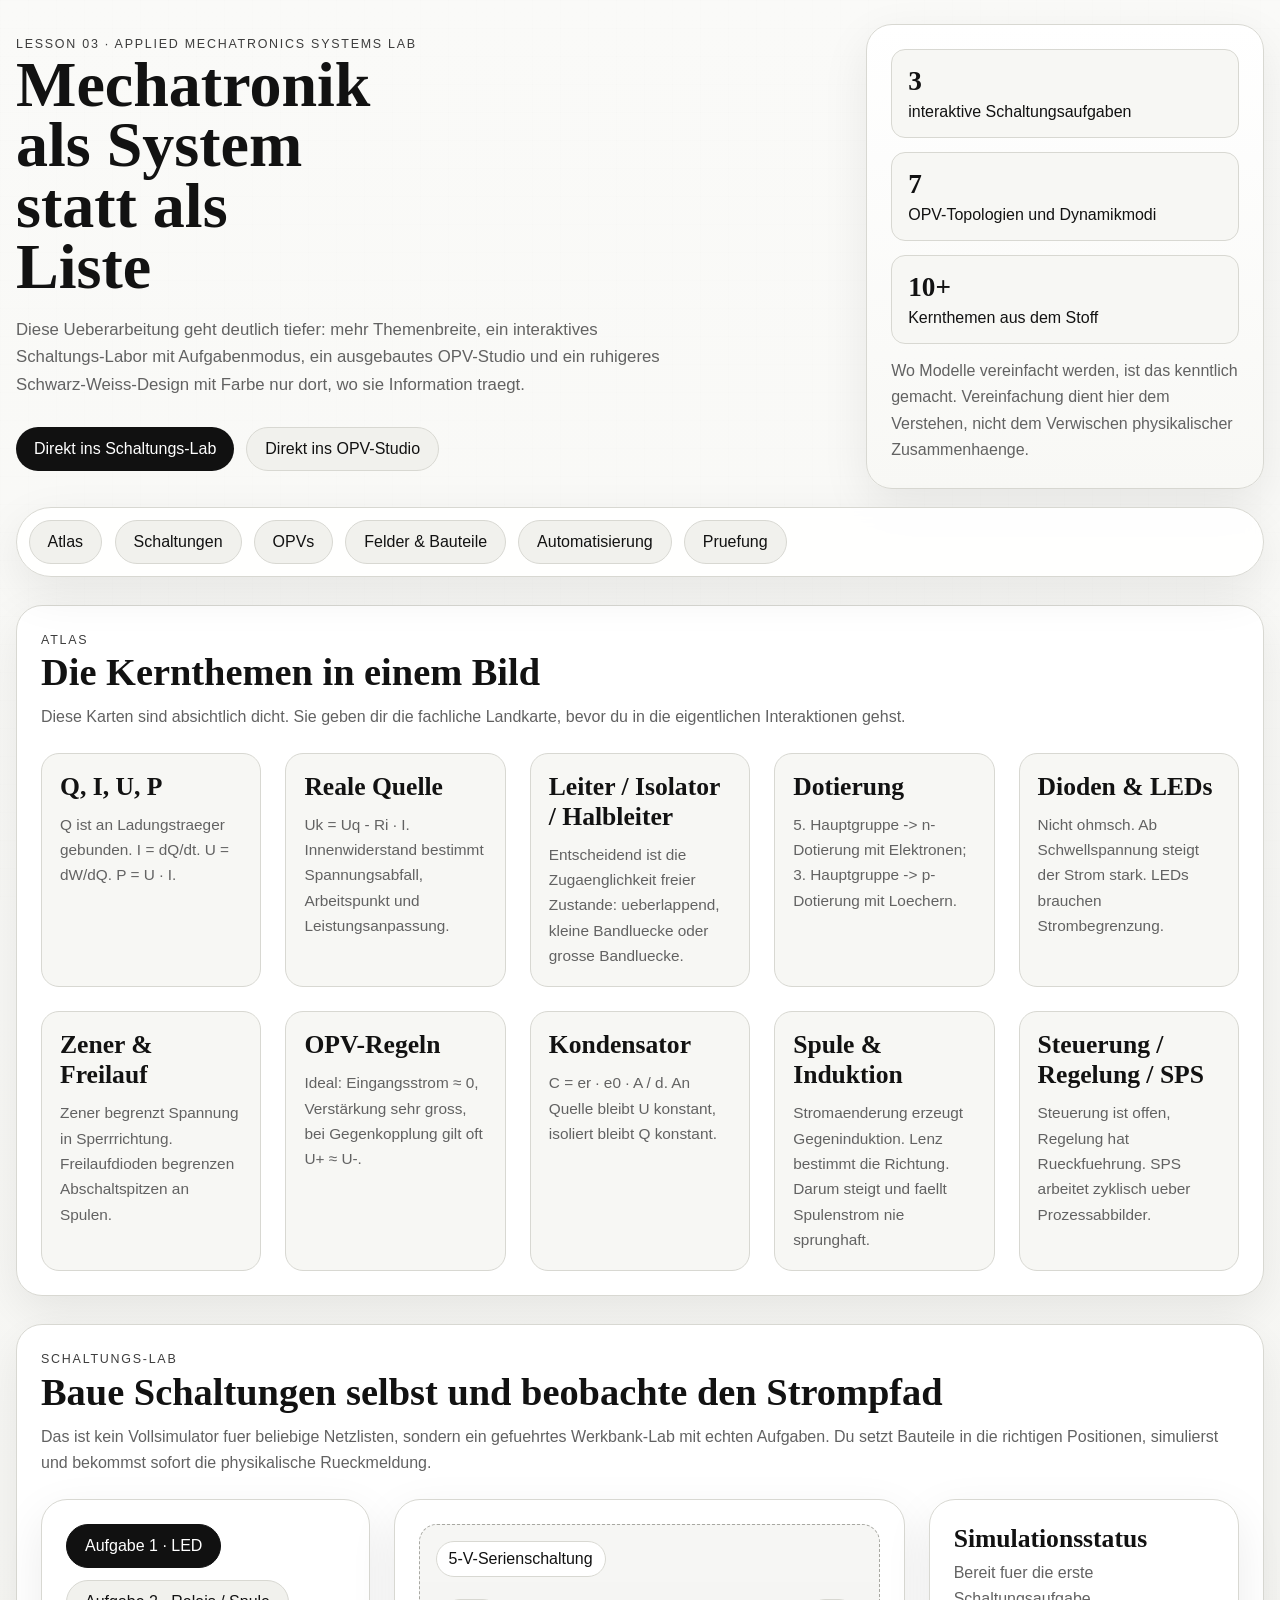
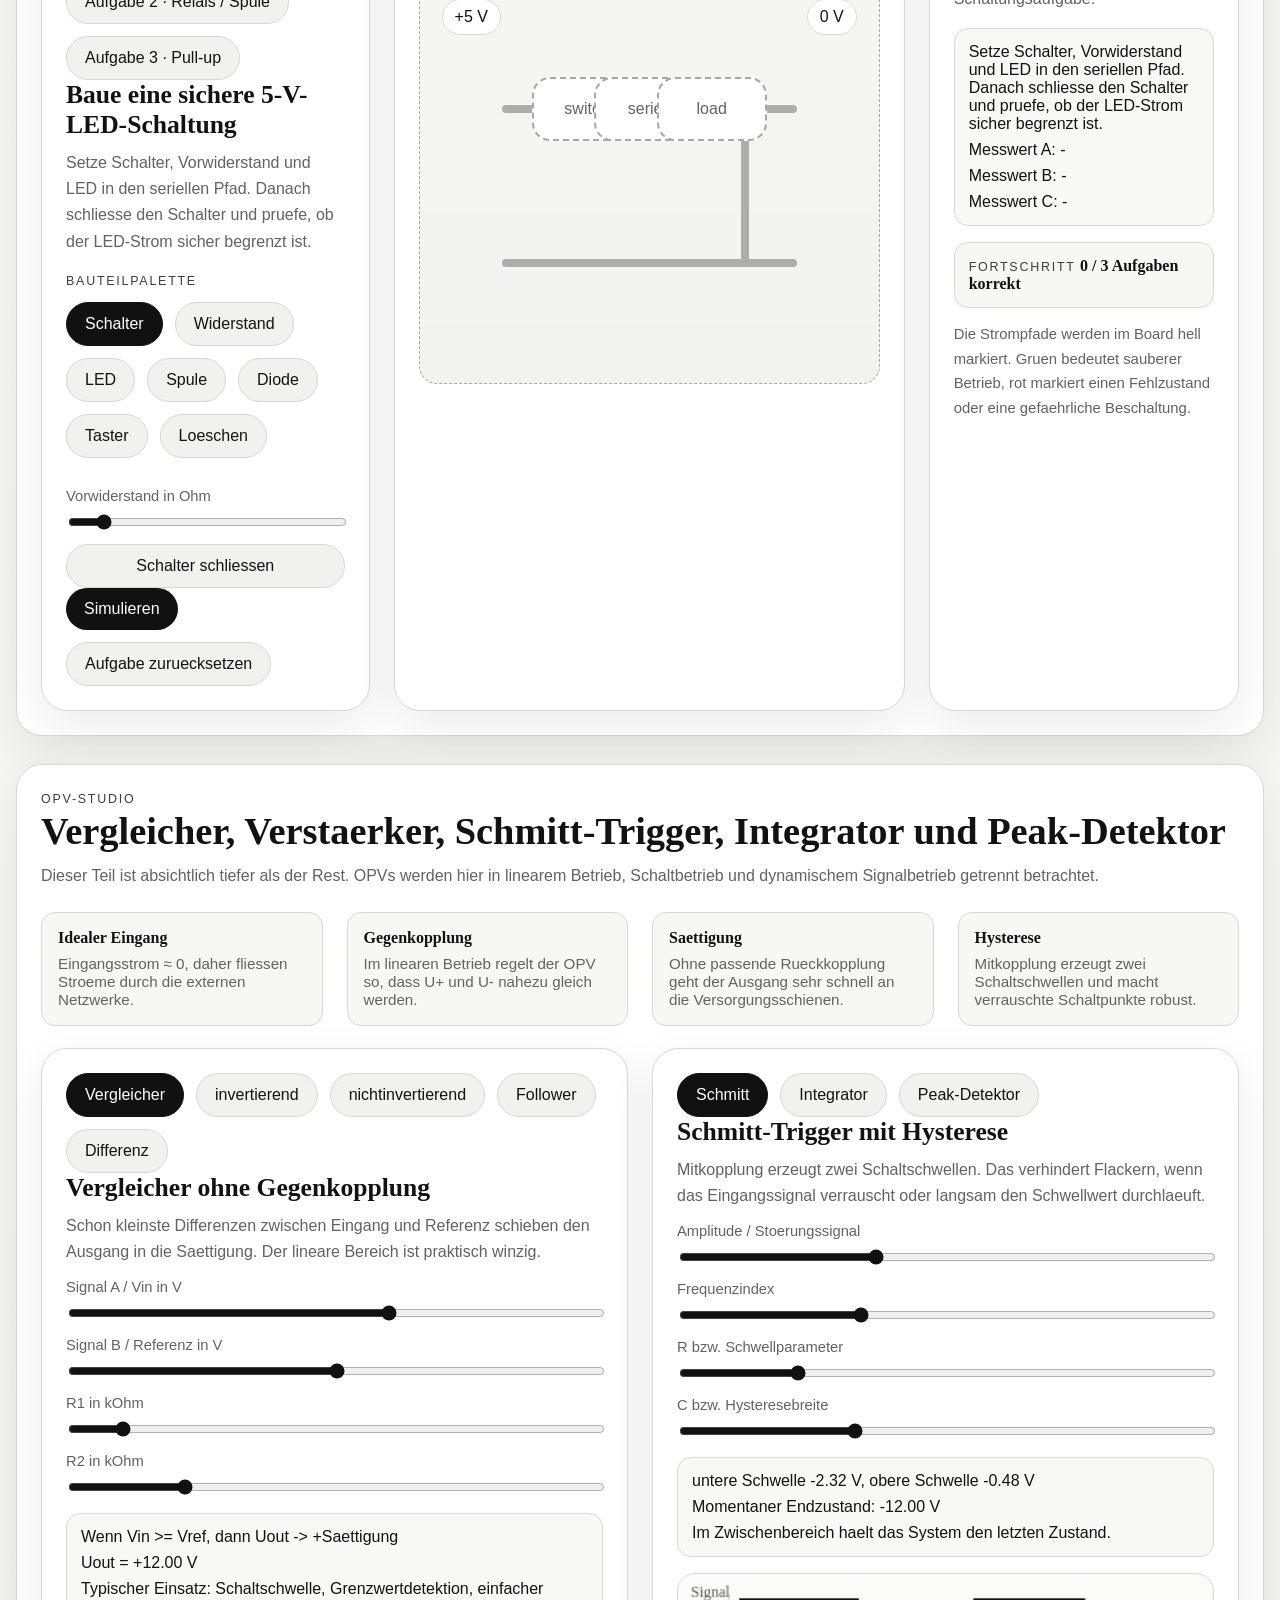
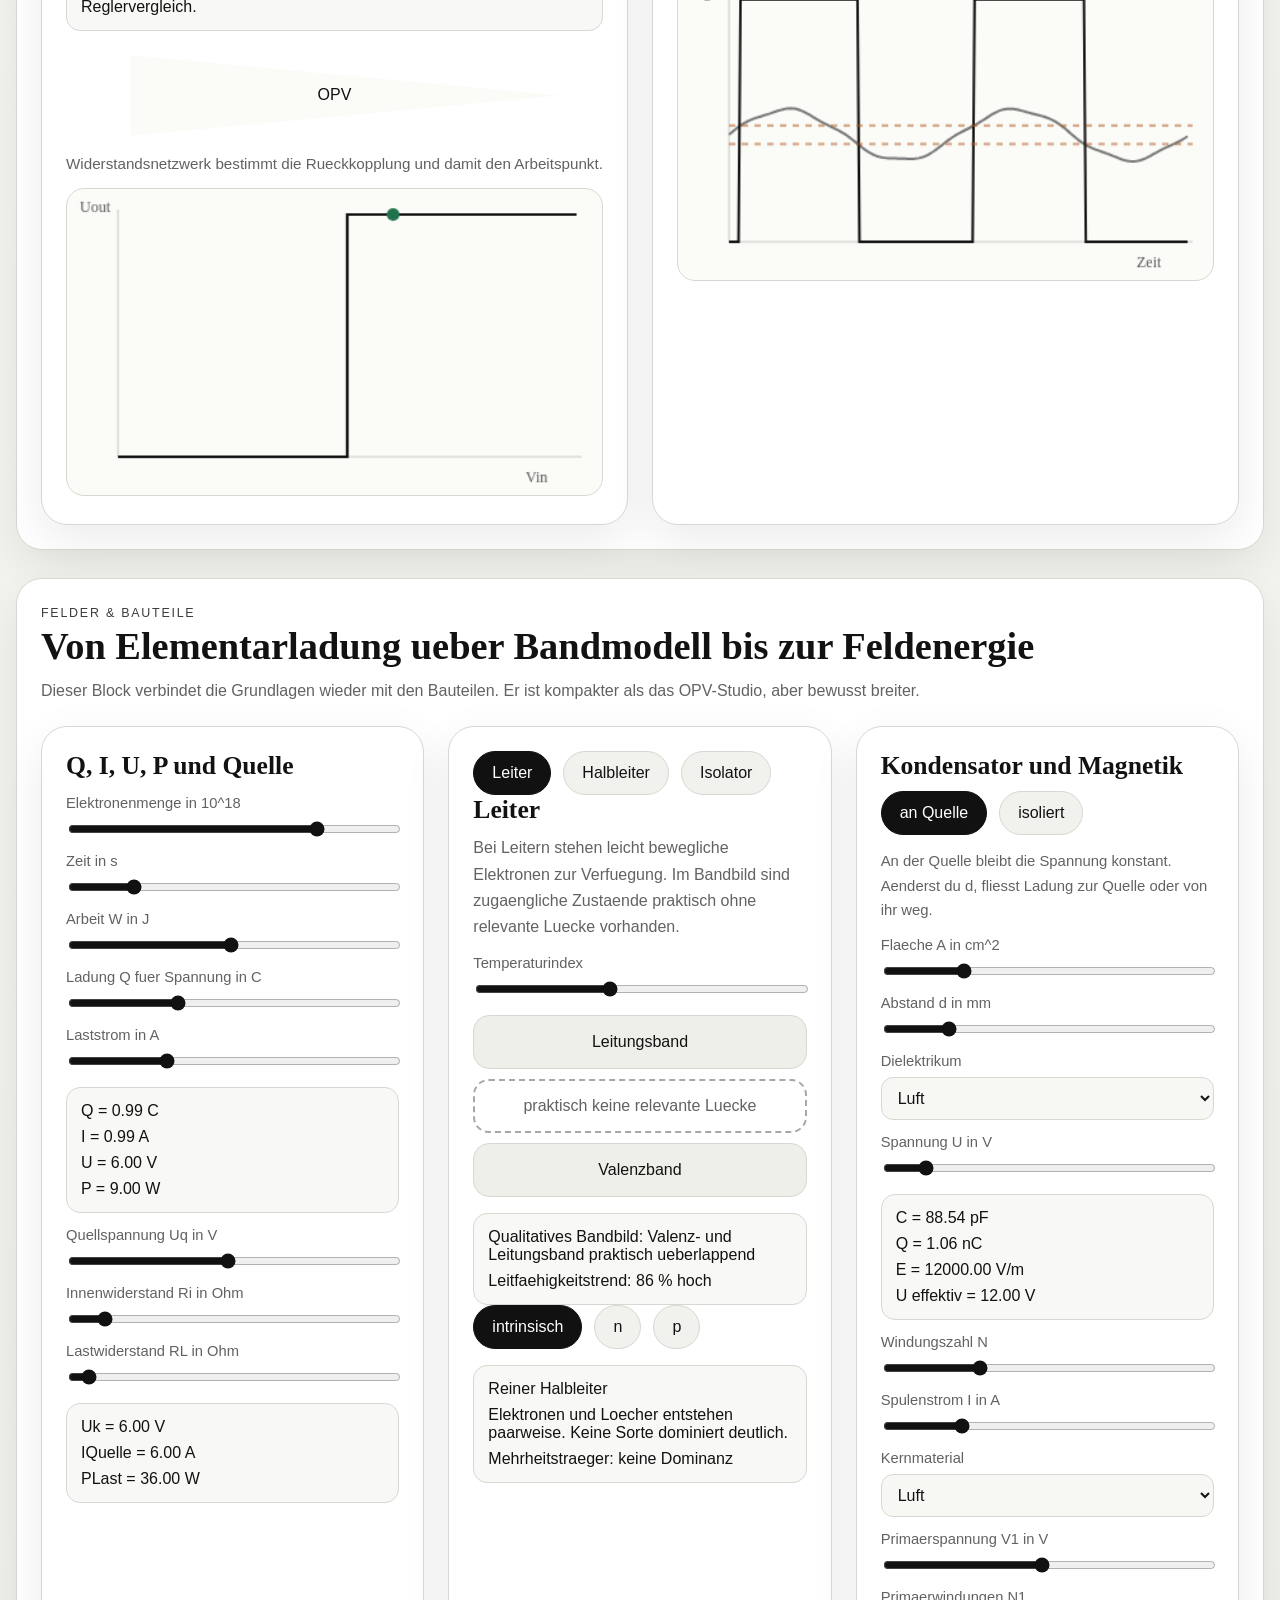
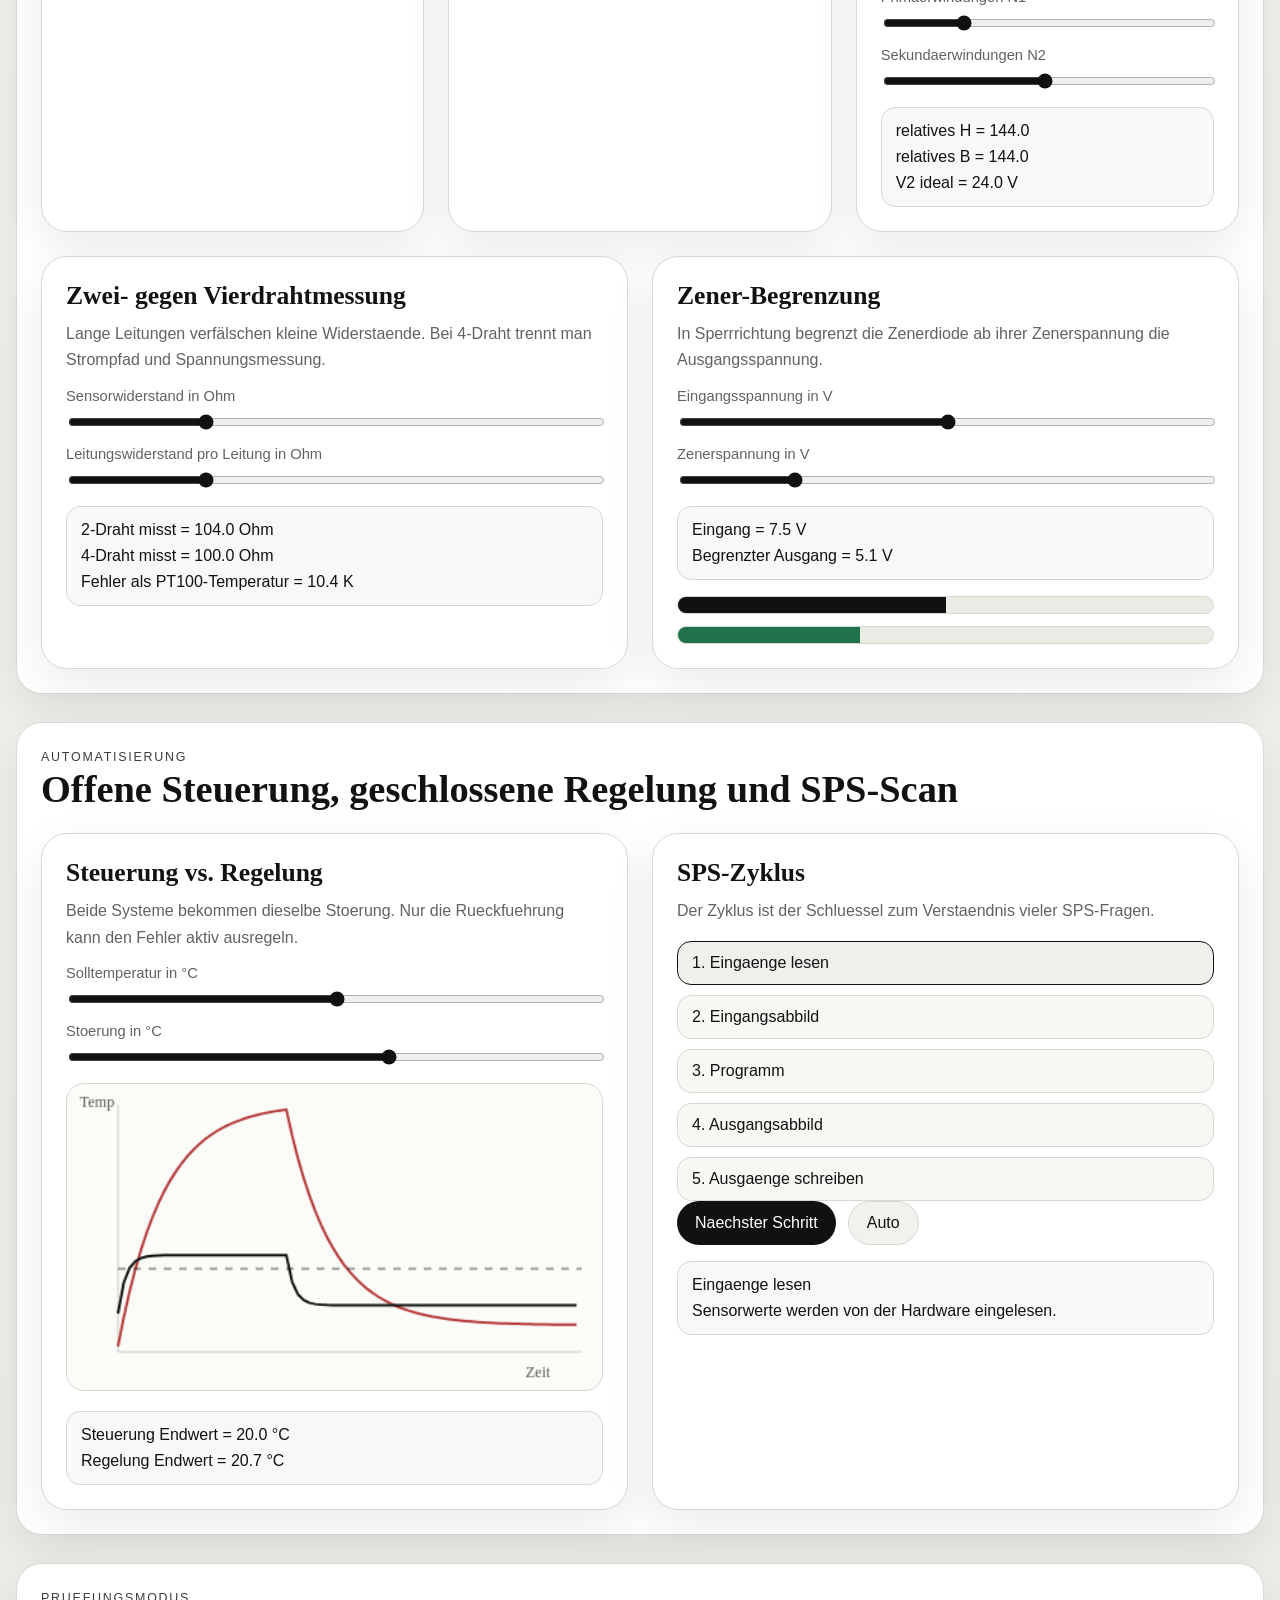
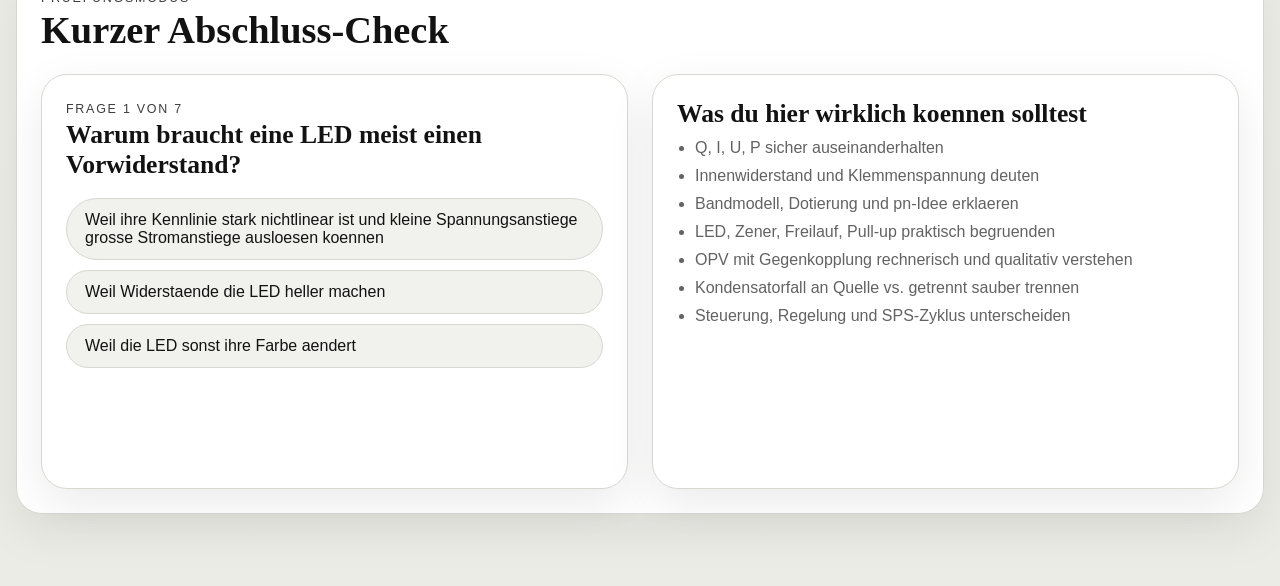
==== commit 76fe049b: "Overhaul mechatronics lesson with circuit builder" ====
--- a/lessons/03-applied-mechatronics-lab/index.html
+++ b/lessons/03-applied-mechatronics-lab/index.html
@@ -3,111 +3,382 @@
   <head>
     <meta charset="UTF-8" />
     <meta name="viewport" content="width=device-width, initial-scale=1.0" />
-    <title>Angewandte Mechatronik - Interactive Lab</title>
+    <title>Angewandte Mechatronik - Systems Lab</title>
     <link rel="stylesheet" href="styles.css" />
   </head>
   <body>
     <div class="page-shell">
       <header class="hero">
         <div class="hero-copy">
-          <p class="eyebrow">Lesson 03 · Applied Mechatronics Lab</p>
-          <h1>Von Ladungstraegern bis zur SPS in einem interaktiven Systembild</h1>
+          <p class="eyebrow">Lesson 03 · Applied Mechatronics Systems Lab</p>
+          <h1>Mechatronik als System statt als Liste</h1>
           <p class="hero-text">
-            Diese Lektion verbindet Elektrotechnik, Elektronik, Messtechnik,
-            OPVs, Felder und Automatisierung in einer durchgehenden Lernumgebung.
-            Der Fokus liegt auf Verstehen, nicht auf Stichwortlisten:
-            Ursache, Wirkung, Kennlinie, Arbeitspunkt, Rueckkopplung und Praxisbezug.
+            Diese Ueberarbeitung geht deutlich tiefer: mehr Themenbreite, ein
+            interaktives Schaltungs-Labor mit Aufgabenmodus, ein ausgebautes OPV-Studio
+            und ein ruhigeres Schwarz-Weiss-Design mit Farbe nur dort, wo sie Information traegt.
           </p>
           <div class="hero-actions">
-            <button class="primary-button jump-button" data-target="lab-map" type="button">
-              Lernkarte oeffnen
+            <button class="primary-button jump-button" data-target="circuit-studio" type="button">
+              Direkt ins Schaltungs-Lab
             </button>
-            <button class="secondary-button jump-button" data-target="final-check" type="button">
-              Direkt zur Wiederholung
+            <button class="secondary-button jump-button" data-target="opamp-studio" type="button">
+              Direkt ins OPV-Studio
             </button>
           </div>
         </div>
-
-        <aside class="hero-panel card">
-          <p class="section-label">Prioritaeten</p>
-          <div class="metric-grid">
-            <div class="metric-card">
-              <span class="metric-value">Q, I, U, P</span>
-              <span class="metric-label">Grundgroessen</span>
-            </div>
-            <div class="metric-card">
-              <span class="metric-value">Leiter bis SPS</span>
-              <span class="metric-label">Roter Faden</span>
-            </div>
-            <div class="metric-card">
-              <span class="metric-value">Interaktiv</span>
-              <span class="metric-label">Rechner, Kurven, Diagramme</span>
-            </div>
+        <aside class="hero-side">
+          <div class="hero-stat">
+            <strong>3</strong>
+            <span>interaktive Schaltungsaufgaben</span>
+          </div>
+          <div class="hero-stat">
+            <strong>7</strong>
+            <span>OPV-Topologien und Dynamikmodi</span>
+          </div>
+          <div class="hero-stat">
+            <strong>10+</strong>
+            <span>Kernthemen aus dem Stoff</span>
           </div>
           <p class="hero-note">
-            Hinweis: Einige Visualisierungen sind bewusst schematisch. Wo absolute
-            Geometrie oder Materialdaten fehlen, werden relative oder vereinfachte
-            Modelle klar gekennzeichnet.
+            Wo Modelle vereinfacht werden, ist das kenntlich gemacht. Vereinfachung dient
+            hier dem Verstehen, nicht dem Verwischen physikalischer Zusammenhaenge.
           </p>
         </aside>
       </header>
 
+      <nav class="top-nav">
+        <button class="nav-chip jump-button" data-target="concept-atlas" type="button">Atlas</button>
+        <button class="nav-chip jump-button" data-target="circuit-studio" type="button">Schaltungen</button>
+        <button class="nav-chip jump-button" data-target="opamp-studio" type="button">OPVs</button>
+        <button class="nav-chip jump-button" data-target="field-lab" type="button">Felder & Bauteile</button>
+        <button class="nav-chip jump-button" data-target="automation" type="button">Automatisierung</button>
+        <button class="nav-chip jump-button" data-target="final-check" type="button">Pruefung</button>
+      </nav>
+
       <main>
-        <section class="lab-map card" id="lab-map">
+        <section class="card section" id="concept-atlas">
           <div class="section-heading">
-            <p class="section-label">Lernkarte</p>
-            <h2>Die mechatronische Gesamtsicht</h2>
+            <p class="section-label">Atlas</p>
+            <h2>Die Kernthemen in einem Bild</h2>
             <p>
-              Springe in das Modul, das du wiederholen willst. Die Reihenfolge
-              ist bewusst vom Fundament zur Anwendung aufgebaut.
+              Diese Karten sind absichtlich dicht. Sie geben dir die fachliche Landkarte,
+              bevor du in die eigentlichen Interaktionen gehst.
             </p>
           </div>
-          <div class="map-grid">
-            <button class="map-card jump-button" data-target="fundamentals" type="button">
-              <strong>01</strong>
-              <span>Q, I, U, P und reale Quellen</span>
-            </button>
-            <button class="map-card jump-button" data-target="materials" type="button">
-              <strong>02</strong>
-              <span>Leiter, Isolator, Halbleiter, Dotierung</span>
-            </button>
-            <button class="map-card jump-button" data-target="diodes" type="button">
-              <strong>03</strong>
-              <span>Dioden, LEDs, Zener, Freilauf</span>
-            </button>
-            <button class="map-card jump-button" data-target="measurement-opamp" type="button">
-              <strong>04</strong>
-              <span>Messtechnik und OPV-Prinzipien</span>
-            </button>
-            <button class="map-card jump-button" data-target="capacitors-fields" type="button">
-              <strong>05</strong>
-              <span>Kondensator, Felder, Magnetik, Trafo</span>
-            </button>
-            <button class="map-card jump-button" data-target="automation" type="button">
-              <strong>06</strong>
-              <span>Steuerung, Regelung und SPS-Zyklus</span>
-            </button>
+          <div class="atlas-grid">
+            <article class="atlas-card">
+              <h3>Q, I, U, P</h3>
+              <p>Q ist an Ladungstraeger gebunden. I = dQ/dt. U = dW/dQ. P = U · I.</p>
+            </article>
+            <article class="atlas-card">
+              <h3>Reale Quelle</h3>
+              <p>Uk = Uq - Ri · I. Innenwiderstand bestimmt Spannungsabfall, Arbeitspunkt und Leistungsanpassung.</p>
+            </article>
+            <article class="atlas-card">
+              <h3>Leiter / Isolator / Halbleiter</h3>
+              <p>Entscheidend ist die Zugaenglichkeit freier Zustande: ueberlappend, kleine Bandluecke oder grosse Bandluecke.</p>
+            </article>
+            <article class="atlas-card">
+              <h3>Dotierung</h3>
+              <p>5. Hauptgruppe -> n-Dotierung mit Elektronen; 3. Hauptgruppe -> p-Dotierung mit Loechern.</p>
+            </article>
+            <article class="atlas-card">
+              <h3>Dioden & LEDs</h3>
+              <p>Nicht ohmsch. Ab Schwellspannung steigt der Strom stark. LEDs brauchen Strombegrenzung.</p>
+            </article>
+            <article class="atlas-card">
+              <h3>Zener & Freilauf</h3>
+              <p>Zener begrenzt Spannung in Sperrrichtung. Freilaufdioden begrenzen Abschaltspitzen an Spulen.</p>
+            </article>
+            <article class="atlas-card">
+              <h3>OPV-Regeln</h3>
+              <p>Ideal: Eingangsstrom ≈ 0, Verstärkung sehr gross, bei Gegenkopplung gilt oft U+ ≈ U-.</p>
+            </article>
+            <article class="atlas-card">
+              <h3>Kondensator</h3>
+              <p>C = er · e0 · A / d. An Quelle bleibt U konstant, isoliert bleibt Q konstant.</p>
+            </article>
+            <article class="atlas-card">
+              <h3>Spule & Induktion</h3>
+              <p>Stromaenderung erzeugt Gegeninduktion. Lenz bestimmt die Richtung. Darum steigt und faellt Spulenstrom nie sprunghaft.</p>
+            </article>
+            <article class="atlas-card">
+              <h3>Steuerung / Regelung / SPS</h3>
+              <p>Steuerung ist offen, Regelung hat Rueckfuehrung. SPS arbeitet zyklisch ueber Prozessabbilder.</p>
+            </article>
           </div>
         </section>
 
-        <section class="module card" id="fundamentals">
+        <section class="card section" id="circuit-studio">
           <div class="section-heading">
-            <p class="section-label">Modul 01</p>
-            <h2>Grundgroessen und reale Spannungsquellen</h2>
+            <p class="section-label">Schaltungs-Lab</p>
+            <h2>Baue Schaltungen selbst und beobachte den Strompfad</h2>
             <p>
-              Strom ist bewegte Ladung pro Zeit, Spannung ist Energie pro
-              Ladungsmenge, Leistung ist Energie pro Zeit. Hier kannst du diese
-              Beziehungen direkt manipulieren und sehen, wie sie zusammenhaengen.
+              Das ist kein Vollsimulator fuer beliebige Netzlisten, sondern ein
+              gefuehrtes Werkbank-Lab mit echten Aufgaben. Du setzt Bauteile in
+              die richtigen Positionen, simulierst und bekommst sofort die physikalische Rueckmeldung.
             </p>
           </div>
 
-          <div class="module-grid three-up">
-            <article class="panel">
-              <h3>Ladung und Strom</h3>
-              <p class="panel-copy">
-                1 Coulomb entspricht etwa 6,24 · 10^18 Elektronen. Veraendere
-                Anzahl und Zeit und beobachte, wie sich die Stromstaerke aendert.
-              </p>
+          <div class="studio-layout">
+            <article class="panel challenge-panel">
+              <div class="button-row">
+                <button class="task-button active challenge-button" data-challenge="led" type="button">
+                  Aufgabe 1 · LED
+                </button>
+                <button class="task-button challenge-button" data-challenge="coil" type="button">
+                  Aufgabe 2 · Relais / Spule
+                </button>
+                <button class="task-button challenge-button" data-challenge="pullup" type="button">
+                  Aufgabe 3 · Pull-up
+                </button>
+              </div>
+
+              <h3 id="challenge-title">Baue eine sichere 5-V-LED-Schaltung</h3>
+              <p class="panel-copy" id="challenge-copy">
+                Setze Schalter, Vorwiderstand und LED in den seriellen Strompfad.
+                Danach schliesse den Schalter und pruefe, ob der LED-Strom im sicheren Bereich liegt.
+              </p>
+
+              <div class="palette-block">
+                <p class="mini-label">Bauteilpalette</p>
+                <div class="palette" id="component-palette">
+                  <button class="palette-item active" data-component="switch" type="button">Schalter</button>
+                  <button class="palette-item" data-component="resistor" type="button">Widerstand</button>
+                  <button class="palette-item" data-component="led" type="button">LED</button>
+                  <button class="palette-item" data-component="coil" type="button">Spule</button>
+                  <button class="palette-item" data-component="diode" type="button">Diode</button>
+                  <button class="palette-item" data-component="pushbutton" type="button">Taster</button>
+                  <button class="palette-item" data-component="clear" type="button">Loeschen</button>
+                </div>
+              </div>
+
+              <div class="challenge-controls">
+                <div class="control-group active" data-control="led">
+                  <label class="field">
+                    <span>Vorwiderstand in Ohm</span>
+                    <input id="builder-led-resistance" type="range" min="47" max="1000" step="1" value="150" />
+                  </label>
+                  <button id="builder-led-toggle" class="secondary-button" type="button">Schalter schliessen</button>
+                </div>
+                <div class="control-group" data-control="coil">
+                  <button id="builder-coil-toggle" class="secondary-button" type="button">Spule einschalten</button>
+                  <button id="builder-diode-orientation" class="secondary-button" type="button">Diodenlage: Freilauf</button>
+                </div>
+                <div class="control-group" data-control="pullup">
+                  <label class="field">
+                    <span>Pull-up-Widerstand in kOhm</span>
+                    <input id="builder-pullup-resistance" type="range" min="1" max="47" step="1" value="10" />
+                  </label>
+                  <button id="builder-button-toggle" class="secondary-button" type="button">Taster offen</button>
+                </div>
+              </div>
+
+              <div class="button-row">
+                <button id="builder-simulate" class="primary-button" type="button">Simulieren</button>
+                <button id="builder-reset" class="secondary-button" type="button">Aufgabe zuruecksetzen</button>
+              </div>
+            </article>
+
+            <article class="panel board-panel">
+              <div class="challenge-board active" id="board-led">
+                <div class="board-label">5-V-Serienschaltung</div>
+                <div class="board-supply left">+5 V</div>
+                <div class="board-supply right">0 V</div>
+                <div class="wire h" id="led-wire-top-left"></div>
+                <div class="wire h" id="led-wire-top-mid"></div>
+                <div class="wire h" id="led-wire-top-right"></div>
+                <div class="wire v" id="led-wire-down-right"></div>
+                <div class="wire h" id="led-wire-bottom"></div>
+                <button class="board-slot" id="slot-led-switch" data-slot="switch">Slot A</button>
+                <button class="board-slot" id="slot-led-series" data-slot="series">Slot B</button>
+                <button class="board-slot" id="slot-led-load" data-slot="load">Slot C</button>
+              </div>
+
+              <div class="challenge-board" id="board-coil">
+                <div class="board-label">DC-Spule mit Abschaltfall</div>
+                <div class="board-supply left">+12 V</div>
+                <div class="board-supply right">0 V</div>
+                <div class="wire h" id="coil-wire-top-left"></div>
+                <div class="wire h" id="coil-wire-top-mid"></div>
+                <div class="wire h" id="coil-wire-top-right"></div>
+                <div class="wire v" id="coil-wire-right"></div>
+                <div class="wire h" id="coil-wire-bottom"></div>
+                <div class="wire v" id="coil-wire-left"></div>
+                <div class="wire branch-top" id="coil-wire-branch-top"></div>
+                <div class="wire branch-bottom" id="coil-wire-branch-bottom"></div>
+                <button class="board-slot" id="slot-coil-switch" data-slot="switch">Slot A</button>
+                <button class="board-slot" id="slot-coil-load" data-slot="load">Slot B</button>
+                <button class="board-slot parallel" id="slot-coil-parallel" data-slot="parallel">Parallel</button>
+              </div>
+
+              <div class="challenge-board" id="board-pullup">
+                <div class="board-label">Digitaler Eingang mit Pull-up</div>
+                <div class="board-supply left">+5 V</div>
+                <div class="board-supply right">GND</div>
+                <div class="wire v" id="pullup-wire-top"></div>
+                <div class="wire h" id="pullup-wire-node"></div>
+                <div class="wire v" id="pullup-wire-bottom"></div>
+                <div class="input-node" id="pullup-input-node">MCU IN</div>
+                <button class="board-slot tall" id="slot-pullup-top" data-slot="top">nach VCC</button>
+                <button class="board-slot tall" id="slot-pullup-bottom" data-slot="bottom">nach GND</button>
+              </div>
+            </article>
+
+            <article class="panel status-panel">
+              <h3>Simulationsstatus</h3>
+              <p class="panel-copy" id="builder-status">
+                Noch keine Simulation. Setze zuerst Bauteile in die Slots und starte dann die Aufgabe.
+              </p>
+              <div class="formula-box">
+                <div id="builder-detail">Erwartung: geschlossener Stromkreis mit richtiger Schutz- oder Bias-Beschaltung.</div>
+                <div id="builder-metric-a">Messwert A: -</div>
+                <div id="builder-metric-b">Messwert B: -</div>
+                <div id="builder-metric-c">Messwert C: -</div>
+              </div>
+              <div class="completion-box">
+                <span class="mini-label">Fortschritt</span>
+                <strong id="challenge-progress">0 / 3 Aufgaben korrekt</strong>
+              </div>
+              <p class="micro-note">
+                Die Strompfade werden im Board hell markiert. Gruen bedeutet sauberer Betrieb,
+                rot markiert einen Fehlzustand oder eine gefaehrliche Beschaltung.
+              </p>
+            </article>
+          </div>
+        </section>
+
+        <section class="card section" id="opamp-studio">
+          <div class="section-heading">
+            <p class="section-label">OPV-Studio</p>
+            <h2>Vergleicher, Verstaerker, Schmitt-Trigger, Integrator und Peak-Detektor</h2>
+            <p>
+              Dieser Teil ist absichtlich tiefer als der Rest. OPVs werden hier in
+              linearem Betrieb, Schaltbetrieb und dynamischem Signalbetrieb getrennt betrachtet.
+            </p>
+          </div>
+
+          <div class="opv-quick-rules">
+            <div class="rule-card">
+              <strong>Idealer Eingang</strong>
+              <span>Eingangsstrom ≈ 0, daher fliessen Stroeme durch die externen Netzwerke.</span>
+            </div>
+            <div class="rule-card">
+              <strong>Gegenkopplung</strong>
+              <span>Im linearen Betrieb regelt der OPV so, dass U+ und U- nahezu gleich werden.</span>
+            </div>
+            <div class="rule-card">
+              <strong>Saettigung</strong>
+              <span>Ohne passende Rueckkopplung geht der Ausgang sehr schnell an die Versorgungsschienen.</span>
+            </div>
+            <div class="rule-card">
+              <strong>Hysterese</strong>
+              <span>Mitkopplung erzeugt zwei Schaltschwellen und macht verrauschte Schaltpunkte robust.</span>
+            </div>
+          </div>
+
+          <div class="studio-layout opamp-layout">
+            <article class="panel">
+              <div class="button-row">
+                <button class="task-button active topology-button" data-topology="comparator" type="button">
+                  Vergleicher
+                </button>
+                <button class="task-button topology-button" data-topology="inverting" type="button">
+                  invertierend
+                </button>
+                <button class="task-button topology-button" data-topology="noninverting" type="button">
+                  nichtinvertierend
+                </button>
+                <button class="task-button topology-button" data-topology="follower" type="button">
+                  Follower
+                </button>
+                <button class="task-button topology-button" data-topology="difference" type="button">
+                  Differenz
+                </button>
+              </div>
+              <h3 id="opv-topology-title">Vergleicher ohne Gegenkopplung</h3>
+              <p class="panel-copy" id="opv-topology-copy"></p>
+              <label class="field">
+                <span>Signal A / Vin in V</span>
+                <input id="opv-a" type="range" min="-10" max="10" step="0.1" value="2" />
+              </label>
+              <label class="field">
+                <span>Signal B / Referenz in V</span>
+                <input id="opv-b" type="range" min="-10" max="10" step="0.1" value="0" />
+              </label>
+              <label class="field">
+                <span>R1 in kOhm</span>
+                <input id="opv-r1" type="range" min="1" max="100" step="1" value="10" />
+              </label>
+              <label class="field">
+                <span>R2 in kOhm</span>
+                <input id="opv-r2" type="range" min="1" max="220" step="1" value="47" />
+              </label>
+              <div class="formula-box">
+                <div id="opv-topology-formula">Wenn Vin > Vref, saettigt der Ausgang positiv.</div>
+                <div id="opv-topology-output">Uout = +12.0 V</div>
+                <div id="opv-topology-extra">Hinweis: linearer Bereich ohne Gegenkopplung ist praktisch winzig.</div>
+              </div>
+              <div class="opv-schematic" id="opv-schematic">
+                <div class="opv-triangle">OPV</div>
+                <div class="opv-text" id="opv-schematic-text">Grosse Leerlaufverstaerkung -> Schaltverhalten</div>
+              </div>
+              <canvas id="opv-topology-chart" class="chart" width="420" height="240"></canvas>
+            </article>
+
+            <article class="panel">
+              <div class="button-row">
+                <button class="task-button active dynamic-button" data-dynamic="schmitt" type="button">
+                  Schmitt
+                </button>
+                <button class="task-button dynamic-button" data-dynamic="integrator" type="button">
+                  Integrator
+                </button>
+                <button class="task-button dynamic-button" data-dynamic="peak" type="button">
+                  Peak-Detektor
+                </button>
+              </div>
+              <h3 id="opv-dynamic-title">Schmitt-Trigger mit Hysterese</h3>
+              <p class="panel-copy" id="opv-dynamic-copy"></p>
+              <label class="field">
+                <span>Amplitude / Stoerungssignal</span>
+                <input id="opv-dyn-amplitude" type="range" min="0.5" max="6" step="0.1" value="2.5" />
+              </label>
+              <label class="field">
+                <span>Frequenzindex</span>
+                <input id="opv-dyn-frequency" type="range" min="1" max="10" step="1" value="4" />
+              </label>
+              <label class="field">
+                <span>R bzw. Schwellparameter</span>
+                <input id="opv-dyn-r" type="range" min="1" max="100" step="1" value="22" />
+              </label>
+              <label class="field">
+                <span>C bzw. Hysteresebreite</span>
+                <input id="opv-dyn-c" type="range" min="1" max="100" step="1" value="33" />
+              </label>
+              <div class="formula-box">
+                <div id="opv-dynamic-formula">Zwei getrennte Schaltschwellen stabilisieren das Ausgangssignal.</div>
+                <div id="opv-dynamic-output">Ausgangszustand: HIGH</div>
+                <div id="opv-dynamic-extra">Typischer Einsatz: Entprellung, verrauschte Sensorsignale, saubere Digitalkanten.</div>
+              </div>
+              <canvas id="opv-dynamic-chart" class="chart" width="420" height="240"></canvas>
+            </article>
+          </div>
+        </section>
+
+        <section class="card section" id="field-lab">
+          <div class="section-heading">
+            <p class="section-label">Felder & Bauteile</p>
+            <h2>Von Elementarladung ueber Bandmodell bis zur Feldenergie</h2>
+            <p>
+              Dieser Block verbindet die Grundlagen wieder mit den Bauteilen.
+              Er ist kompakter als das OPV-Studio, aber bewusst breiter.
+            </p>
+          </div>
+
+          <div class="triple-grid">
+            <article class="panel">
+              <h3>Q, I, U, P und Quelle</h3>
               <label class="field">
                 <span>Elektronenmenge in 10^18</span>
                 <input id="charge-carriers" type="range" min="0.5" max="8" step="0.1" value="6.24" />
@@ -116,62 +387,26 @@
                 <span>Zeit in s</span>
                 <input id="charge-time" type="range" min="0.1" max="5" step="0.1" value="1" />
               </label>
+              <label class="field">
+                <span>Arbeit W in J</span>
+                <input id="work-input" type="range" min="0.5" max="24" step="0.5" value="12" />
+              </label>
+              <label class="field">
+                <span>Ladung Q fuer Spannung in C</span>
+                <input id="voltage-charge" type="range" min="0.1" max="6" step="0.1" value="2" />
+              </label>
+              <label class="field">
+                <span>Laststrom in A</span>
+                <input id="power-current" type="range" min="0.1" max="5" step="0.1" value="1.5" />
+              </label>
               <div class="formula-box">
                 <div>Q = <span id="charge-value">1.00</span> C</div>
                 <div>I = <span id="current-value">1.00</span> A</div>
-              </div>
-              <div class="flow-tube">
-                <div class="flow-arrow">technische Stromrichtung</div>
-                <div class="charge-stream" id="charge-stream">
-                  <span></span><span></span><span></span><span></span><span></span><span></span>
-                </div>
-              </div>
-              <p class="trap-note">
-                Strom ist nicht Spannung und nicht direkt Energiefluss. Strom sagt nur,
-                wie viel Ladung pro Sekunde bewegt wird.
-              </p>
-            </article>
-
-            <article class="panel">
-              <h3>Spannung und Leistung</h3>
-              <p class="panel-copy">
-                Spannung ist Arbeit pro Ladungsmenge. Leistung ergibt sich aus
-                Spannung und Strom: P = U · I.
-              </p>
-              <label class="field">
-                <span>Arbeit W in J</span>
-                <input id="work-input" type="range" min="0.5" max="24" step="0.5" value="12" />
-              </label>
-              <label class="field">
-                <span>Bewegte Ladung Q in C</span>
-                <input id="voltage-charge" type="range" min="0.1" max="6" step="0.1" value="2" />
-              </label>
-              <label class="field">
-                <span>Strom fuer Leistungsrechnung in A</span>
-                <input id="power-current" type="range" min="0.1" max="5" step="0.1" value="1.5" />
-              </label>
-              <div class="formula-box">
                 <div>U = <span id="voltage-value">6.00</span> V</div>
                 <div>P = <span id="power-value">9.00</span> W</div>
               </div>
-              <div class="energy-stack">
-                <div class="energy-bar" id="voltage-bar"></div>
-                <div class="energy-bar power" id="power-bar"></div>
-              </div>
-              <p class="trap-note">
-                Spannung ist immer zwischen zwei Punkten definiert. Es gibt keine
-                "Spannung an einem Punkt allein".
-              </p>
-            </article>
-
-            <article class="panel">
-              <h3>Reale Quelle mit Innenwiderstand</h3>
-              <p class="panel-copy">
-                Jede reale Spannungsquelle hat einen Innenwiderstand. Dadurch sinkt
-                die Klemmenspannung unter Last.
-              </p>
-              <label class="field">
-                <span>Ideale Quellspannung Uq in V</span>
+              <label class="field">
+                <span>Quellspannung Uq in V</span>
                 <input id="source-uq" type="range" min="1" max="24" step="0.5" value="12" />
               </label>
               <label class="field">
@@ -183,229 +418,138 @@
                 <input id="source-rl" type="range" min="0.2" max="20" step="0.1" value="1" />
               </label>
               <div class="formula-box">
-                <div>I = <span id="source-current">6.00</span> A</div>
                 <div>Uk = <span id="source-terminal">6.00</span> V</div>
+                <div>IQuelle = <span id="source-current">6.00</span> A</div>
                 <div>PLast = <span id="source-power">36.00</span> W</div>
               </div>
-              <div class="source-diagram">
-                <div class="source-block">Uq</div>
-                <div class="resistor-block small">Ri</div>
-                <div class="resistor-block">RL</div>
-              </div>
-              <p class="trap-note" id="source-match-note">
-                Bei RL = Ri liegt Leistungsanpassung vor. Das liefert maximale Lastleistung,
-                ist aber energetisch nicht immer sinnvoll.
-              </p>
-            </article>
-          </div>
-        </section>
-
-        <section class="module card" id="materials">
-          <div class="section-heading">
-            <p class="section-label">Modul 02</p>
-            <h2>Leiter, Isolatoren, Halbleiter und Dotierung</h2>
-            <p>
-              Dasselbe physikalische Thema kann als Potentialtopf oder als
-              Bandstruktur gelesen werden. Dieses Modul verbindet beide Darstellungen.
-            </p>
-          </div>
-
-          <div class="module-grid two-up">
-            <article class="panel">
-              <div class="button-row">
-                <button class="toggle-button active material-button" data-material="conductor" type="button">
+            </article>
+
+            <article class="panel">
+              <div class="button-row">
+                <button class="task-button active material-button" data-material="conductor" type="button">
                   Leiter
                 </button>
-                <button class="toggle-button material-button" data-material="semiconductor" type="button">
+                <button class="task-button material-button" data-material="semiconductor" type="button">
                   Halbleiter
                 </button>
-                <button class="toggle-button material-button" data-material="insulator" type="button">
+                <button class="task-button material-button" data-material="insulator" type="button">
                   Isolator
                 </button>
               </div>
-              <h3 id="material-title">Leiter: freie Elektronen zwischen den Atomen</h3>
+              <h3 id="material-title">Leiter</h3>
               <p class="panel-copy" id="material-copy"></p>
               <label class="field">
                 <span>Temperaturindex</span>
                 <input id="material-temperature" type="range" min="0" max="100" step="1" value="40" />
               </label>
-
-              <div class="well-band-layout">
-                <div class="well-visual" id="well-visual">
-                  <div class="well-wall left"></div>
-                  <div class="well-floor"></div>
-                  <div class="well-wall right"></div>
-                  <div class="electron-level" id="electron-level"></div>
-                </div>
-                <div class="band-visual">
-                  <div class="band conduction" id="conduction-band">Leitungsband</div>
-                  <div class="band-gap" id="band-gap">Bandluecke</div>
-                  <div class="band valence">Valenzband</div>
-                </div>
-              </div>
-
-              <div class="formula-box">
-                <div>Bandmodell: <span id="band-summary">praktisch ueberlappend</span></div>
+              <div class="band-stack">
+                <div class="band conduction" id="band-conduction">Leitungsband</div>
+                <div class="band-gap" id="band-gap">Bandluecke</div>
+                <div class="band valence">Valenzband</div>
+              </div>
+              <div class="formula-box">
+                <div>Qualitatives Bandbild: <span id="band-summary">ueberlappend</span></div>
                 <div>Leitfaehigkeitstrend: <span id="conductivity-summary">hoch</span></div>
               </div>
-              <p class="micro-note">
-                Vereinfachtes Energiebild: qualitativ korrekt, nicht als exakte
-                numerische Bandstruktur zu lesen.
-              </p>
-            </article>
-
-            <article class="panel">
-              <div class="button-row">
-                <button class="toggle-button active doping-button" data-doping="intrinsic" type="button">
+              <div class="button-row">
+                <button class="task-button active doping-button" data-doping="intrinsic" type="button">
                   intrinsisch
                 </button>
-                <button class="toggle-button doping-button" data-doping="n" type="button">
-                  n-Dotierung
-                </button>
-                <button class="toggle-button doping-button" data-doping="p" type="button">
-                  p-Dotierung
-                </button>
-              </div>
-              <h3 id="doping-title">Reiner Halbleiter</h3>
-              <p class="panel-copy" id="doping-copy"></p>
-              <div class="carrier-display">
-                <div class="carrier-column">
-                  <span class="carrier-label">Elektronen</span>
-                  <div class="carrier-row" id="electron-row"></div>
-                </div>
-                <div class="carrier-column">
-                  <span class="carrier-label">Loecher</span>
-                  <div class="carrier-row holes" id="hole-row"></div>
-                </div>
-              </div>
-              <div class="formula-box">
+                <button class="task-button doping-button" data-doping="n" type="button">
+                  n
+                </button>
+                <button class="task-button doping-button" data-doping="p" type="button">
+                  p
+                </button>
+              </div>
+              <div class="formula-box">
+                <div id="doping-title">Reiner Halbleiter</div>
+                <div id="doping-copy">Elektronen und Loecher entstehen paarweise.</div>
                 <div>Mehrheitstraeger: <span id="majority-carrier">keine Dominanz</span></div>
-                <div>Typische Folge: <span id="device-hint">Basis fuer pn-Uebergaenge</span></div>
-              </div>
-              <p class="trap-note">
-                n-Dotierung bedeutet nicht "negativer Kristall". Es bedeutet:
-                es gibt zusaetzliche freie Elektronen als Mehrheitstraeger.
-              </p>
-            </article>
-          </div>
-        </section>
-
-        <section class="module card" id="diodes">
-          <div class="section-heading">
-            <p class="section-label">Modul 03</p>
-            <h2>Dioden, LEDs, Zenerdioden und Freilauf</h2>
-            <p>
-              Hier geht es um Kennlinien und um Praxisschaltungen. Besonders
-              wichtig: Eine LED ist kein ohmscher Widerstand, und eine Spule
-              will beim Abschalten weiter Strom treiben.
-            </p>
-          </div>
-
-          <div class="module-grid three-up">
-            <article class="panel">
-              <h3>LED-Vorwiderstand</h3>
-              <p class="panel-copy">
-                Berechne den notwendigen Vorwiderstand mit
-                R = (U0 - UD) / I.
-              </p>
-              <label class="field">
-                <span>Versorgung U0 in V</span>
-                <input id="led-supply" type="range" min="3" max="24" step="0.5" value="5" />
-              </label>
-              <label class="field">
-                <span>LED-Farbe</span>
-                <select id="led-color">
-                  <option value="1.8">rot · 1.8 V</option>
-                  <option value="2.2" selected>gelb/gruen · 2.2 V</option>
-                  <option value="3.4">blau · 3.4 V</option>
-                  <option value="3.6">weiss · 3.6 V</option>
+              </div>
+            </article>
+
+            <article class="panel">
+              <h3>Kondensator und Magnetik</h3>
+              <div class="button-row">
+                <button class="task-button active cap-mode-button" data-capmode="connected" type="button">
+                  an Quelle
+                </button>
+                <button class="task-button cap-mode-button" data-capmode="isolated" type="button">
+                  isoliert
+                </button>
+              </div>
+              <p class="micro-note" id="cap-mode-note">
+                An der Quelle bleibt die Spannung konstant.
+              </p>
+              <label class="field">
+                <span>Flaeche A in cm^2</span>
+                <input id="cap-area" type="range" min="10" max="400" step="5" value="100" />
+              </label>
+              <label class="field">
+                <span>Abstand d in mm</span>
+                <input id="cap-distance" type="range" min="0.1" max="5" step="0.1" value="1" />
+              </label>
+              <label class="field">
+                <span>Dielektrikum</span>
+                <select id="cap-dielectric">
+                  <option value="1">Luft</option>
+                  <option value="3.2">Papier</option>
+                  <option value="5">Glas</option>
+                  <option value="80">Wasser</option>
                 </select>
               </label>
               <label class="field">
-                <span>Strom in mA</span>
-                <input id="led-current" type="range" min="1" max="30" step="1" value="20" />
-              </label>
-              <div class="formula-box">
-                <div>UD = <span id="led-forward">2.20</span> V</div>
-                <div>RV = <span id="led-resistor">140</span> Ohm</div>
-                <div>PR = <span id="led-power-loss">0.06</span> W</div>
-              </div>
-              <canvas id="diode-curve" width="360" height="220" class="chart"></canvas>
-              <p class="trap-note" id="led-note">
-                Kleine Spannungszunahme an der Diode kann grossen Stromanstieg bedeuten.
-                Deshalb braucht die LED Strombegrenzung.
-              </p>
-            </article>
-
-            <article class="panel">
-              <h3>Zener-Spannungsbegrenzung</h3>
-              <p class="panel-copy">
-                Eine Zenerdiode wird in Sperrrichtung betrieben und begrenzt
-                ab ihrer Zenerspannung die Ausgangsspannung.
-              </p>
-              <label class="field">
-                <span>Eingangsspannung in V</span>
-                <input id="zener-input" type="range" min="0" max="15" step="0.1" value="7.5" />
-              </label>
-              <label class="field">
-                <span>Zenerspannung in V</span>
-                <input id="zener-voltage" type="range" min="3.3" max="12" step="0.1" value="5.1" />
-              </label>
-              <div class="formula-box">
-                <div>Eingang = <span id="zener-in-display">7.5</span> V</div>
-                <div>Ausgang begrenzt auf = <span id="zener-out-display">5.1</span> V</div>
-              </div>
-              <div class="clamp-visual">
-                <div class="clamp-bar input" id="zener-input-bar"></div>
-                <div class="clamp-bar output" id="zener-output-bar"></div>
-              </div>
-              <p class="micro-note">
-                Vereinfachtes Reglerbild: Die reale Zenerkennlinie ist nicht ideal
-                senkrecht, aber der Begrenzungseffekt wird hier korrekt gezeigt.
-              </p>
-            </article>
-
-            <article class="panel">
-              <div class="button-row">
-                <button class="toggle-button active flyback-button" data-flyback="with" type="button">
-                  mit Freilaufdiode
-                </button>
-                <button class="toggle-button flyback-button" data-flyback="without" type="button">
-                  ohne Freilaufdiode
-                </button>
-              </div>
-              <h3>Abschalten einer Spule</h3>
-              <p class="panel-copy" id="flyback-copy"></p>
-              <canvas id="flyback-chart" width="360" height="220" class="chart"></canvas>
-              <div class="formula-box">
-                <div>Strompfad nach Abschalten: <span id="flyback-path">Spule -> Diode -> Spule</span></div>
-                <div>Spitzenspannung: <span id="flyback-spike">niedrig</span></div>
-              </div>
-              <p class="trap-note">
-                Merksatz fuer die Praxis: Jede DC-Spule braucht gedanklich eine
-                Freilaufdiode, wenn sie nicht im Modul bereits integriert ist.
-              </p>
-            </article>
-          </div>
-        </section>
-
-        <section class="module card" id="measurement-opamp">
-          <div class="section-heading">
-            <p class="section-label">Modul 04</p>
-            <h2>Messtechnik und Operationsverstaerker</h2>
-            <p>
-              Dieses Modul zeigt zwei typische Verstaendnisbruecken:
-              Messfehler durch Leitungswiderstand und OPVs als Regler, Verstaerker,
-              Puffer oder Schaltschwelle mit Hysterese.
-            </p>
-          </div>
-
-          <div class="module-grid two-up">
+                <span>Spannung U in V</span>
+                <input id="cap-voltage" type="range" min="1" max="100" step="1" value="12" />
+              </label>
+              <div class="formula-box">
+                <div>C = <span id="capacitance-value">8.85 pF</span></div>
+                <div>Q = <span id="charge-stored-value">106.20 pC</span></div>
+                <div>E = <span id="field-strength-value">12000 V/m</span></div>
+                <div>U effektiv = <span id="cap-effective-voltage">12.00</span> V</div>
+              </div>
+              <label class="field">
+                <span>Windungszahl N</span>
+                <input id="coil-turns" type="range" min="10" max="400" step="10" value="120" />
+              </label>
+              <label class="field">
+                <span>Spulenstrom I in A</span>
+                <input id="coil-current" type="range" min="0.1" max="5" step="0.1" value="1.2" />
+              </label>
+              <label class="field">
+                <span>Kernmaterial</span>
+                <select id="coil-core">
+                  <option value="1">Luft</option>
+                  <option value="80">Weicheisen</option>
+                </select>
+              </label>
+              <label class="field">
+                <span>Primaerspannung V1 in V</span>
+                <input id="transformer-v1" type="range" min="1" max="24" step="1" value="12" />
+              </label>
+              <label class="field">
+                <span>Primaerwindungen N1</span>
+                <input id="transformer-n1" type="range" min="10" max="400" step="10" value="100" />
+              </label>
+              <label class="field">
+                <span>Sekundaerwindungen N2</span>
+                <input id="transformer-n2" type="range" min="10" max="400" step="10" value="200" />
+              </label>
+              <div class="formula-box">
+                <div>relatives H = <span id="coil-h-value">144.0</span></div>
+                <div>relatives B = <span id="coil-b-value">144.0</span></div>
+                <div>V2 ideal = <span id="transformer-v2">24.0</span> V</div>
+              </div>
+            </article>
+          </div>
+
+          <div class="double-grid supplement-grid">
             <article class="panel">
               <h3>Zwei- gegen Vierdrahtmessung</h3>
               <p class="panel-copy">
-                Lange Leitungen verfälschen besonders bei kleinen Sensorwiderstaenden
-                die Messung. Das Vierdrahtverfahren trennt Strompfad und Spannungsmessung.
+                Lange Leitungen verfälschen kleine Widerstaende. Bei 4-Draht trennt
+                man Strompfad und Spannungsmessung.
               </p>
               <label class="field">
                 <span>Sensorwiderstand in Ohm</span>
@@ -420,272 +564,107 @@
                 <div>4-Draht misst = <span id="four-wire-value">100.0</span> Ohm</div>
                 <div>Fehler als PT100-Temperatur = <span id="wire-temp-error">10.4</span> K</div>
               </div>
-              <div class="wiring-visual">
-                <div class="wire-branch">I</div>
-                <div class="sensor-core">RTD</div>
-                <div class="wire-branch sense">U</div>
-              </div>
-              <p class="trap-note">
-                Das Voltmeter zieht idealerweise fast keinen Strom. Genau deshalb
-                faellt an den Spannungsmessleitungen praktisch keine zusaetzliche
-                Spannung ab.
-              </p>
-            </article>
-
-            <article class="panel">
-              <div class="button-row">
-                <button class="toggle-button active opamp-button" data-mode="comparator" type="button">
-                  Vergleicher
-                </button>
-                <button class="toggle-button opamp-button" data-mode="inverting" type="button">
-                  invertierend
-                </button>
-                <button class="toggle-button opamp-button" data-mode="follower" type="button">
-                  Spannungsfolger
-                </button>
-                <button class="toggle-button opamp-button" data-mode="schmitt" type="button">
-                  Schmitt-Trigger
-                </button>
-              </div>
-              <h3 id="opamp-title">Vergleicher ohne Gegenkopplung</h3>
-              <p class="panel-copy" id="opamp-copy"></p>
-              <label class="field">
-                <span>Eingang Vin in V</span>
-                <input id="opamp-vin" type="range" min="-10" max="10" step="0.1" value="1.5" />
-              </label>
-              <label class="field">
-                <span>Referenz / nichtinvertierender Pfad in V</span>
-                <input id="opamp-vref" type="range" min="-10" max="10" step="0.1" value="0" />
-              </label>
-              <label class="field">
-                <span>R1 oder Schwellparameter</span>
-                <input id="opamp-r1" type="range" min="1" max="100" step="1" value="10" />
-              </label>
-              <label class="field">
-                <span>R2 oder Hysteresebreite</span>
-                <input id="opamp-r2" type="range" min="1" max="100" step="1" value="47" />
-              </label>
-              <div class="formula-box">
-                <div>Uout = <span id="opamp-output">+12.0</span> V</div>
-                <div id="opamp-formula">Wenn U+ > U-, geht der Ausgang in positive Saettigung.</div>
-              </div>
-              <div class="opamp-visual">
-                <div class="triangle">OPV</div>
-                <div class="opamp-output-bar" id="opamp-output-bar"></div>
-              </div>
-              <p class="micro-note" id="opamp-note">
-                Beim idealen OPV gilt: sehr hoher Eingangswiderstand, sehr hohe
-                Leerlaufverstaerkung, vernachlaessigbarer Eingangsstrom.
-              </p>
+            </article>
+
+            <article class="panel">
+              <h3>Zener-Begrenzung</h3>
+              <p class="panel-copy">
+                In Sperrrichtung begrenzt die Zenerdiode ab ihrer Zenerspannung
+                die Ausgangsspannung.
+              </p>
+              <label class="field">
+                <span>Eingangsspannung in V</span>
+                <input id="zener-input" type="range" min="0" max="15" step="0.1" value="7.5" />
+              </label>
+              <label class="field">
+                <span>Zenerspannung in V</span>
+                <input id="zener-voltage" type="range" min="3.3" max="12" step="0.1" value="5.1" />
+              </label>
+              <div class="formula-box">
+                <div>Eingang = <span id="zener-in-display">7.5</span> V</div>
+                <div>Begrenzter Ausgang = <span id="zener-out-display">5.1</span> V</div>
+              </div>
+              <div class="bar-visual">
+                <div class="bar-track"><div class="bar-fill input" id="zener-input-bar"></div></div>
+                <div class="bar-track"><div class="bar-fill output" id="zener-output-bar"></div></div>
+              </div>
             </article>
           </div>
         </section>
 
-        <section class="module card" id="capacitors-fields">
+        <section class="card section" id="automation">
           <div class="section-heading">
-            <p class="section-label">Modul 05</p>
-            <h2>Kondensator, Felder, Magnetik und Transformator</h2>
-            <p>
-              In diesem Modul verbindest du Geometrie, Dielektrikum und gespeicherte
-              Ladung direkt mit den Formeln. Dazu kommen Magnetfeld, Kernmaterial
-              und die ideale Trafo-Uebersetzung.
-            </p>
-          </div>
-
-          <div class="module-grid two-up">
-            <article class="panel">
-              <div class="button-row">
-                <button class="toggle-button active capacitor-mode" data-capmode="connected" type="button">
-                  an Quelle
-                </button>
-                <button class="toggle-button capacitor-mode" data-capmode="isolated" type="button">
-                  getrennt
-                </button>
-              </div>
-              <h3>Kondensator-Labor</h3>
-              <p class="panel-copy" id="capacitor-copy"></p>
-              <label class="field">
-                <span>Plattenflaeche A in cm^2</span>
-                <input id="cap-area" type="range" min="10" max="400" step="5" value="100" />
-              </label>
-              <label class="field">
-                <span>Plattenabstand d in mm</span>
-                <input id="cap-distance" type="range" min="0.1" max="5" step="0.1" value="1" />
-              </label>
-              <label class="field">
-                <span>Dielektrikum</span>
-                <select id="cap-dielectric">
-                  <option value="1">Luft · er ≈ 1</option>
-                  <option value="3.2">Papier · er ≈ 3.2</option>
-                  <option value="5">Glas · er ≈ 5</option>
-                  <option value="80">Wasser · er ≈ 80</option>
-                </select>
-              </label>
-              <label class="field">
-                <span>Spannung U in V</span>
-                <input id="cap-voltage" type="range" min="1" max="100" step="1" value="12" />
-              </label>
-              <div class="formula-box">
-                <div>C = <span id="capacitance-value">8.85</span> pF</div>
-                <div>Q = <span id="charge-stored-value">106.20</span> pC</div>
-                <div>E = <span id="field-strength-value">12000</span> V/m</div>
-                <div>D = <span id="flux-density-value">1.06e-7</span> C/m^2</div>
-              </div>
-              <div class="capacitor-visual">
-                <div class="plate left-plate"></div>
-                <div class="dielectric-block" id="dielectric-block"></div>
-                <div class="plate right-plate"></div>
-              </div>
-              <p class="trap-note">
-                An der Quelle bleibt U konstant. Im isolierten Fall bleibt Q konstant.
-                Genau daran haengt, was beim Auseinanderziehen der Platten passiert.
-              </p>
-            </article>
-
-            <article class="panel">
-              <h3>Magnetfeld und Transformator</h3>
-              <p class="panel-copy">
-                Das Spulenfeld stammt aus bewegten Ladungen. Ein Eisenkern erhoeht
-                die magnetische Flussdichte stark. Beim idealen Trafo gilt
-                V2/V1 = N2/N1.
-              </p>
-              <label class="field">
-                <span>Windungszahl N</span>
-                <input id="coil-turns" type="range" min="10" max="400" step="10" value="120" />
-              </label>
-              <label class="field">
-                <span>Spulenstrom I in A</span>
-                <input id="coil-current" type="range" min="0.1" max="5" step="0.1" value="1.2" />
-              </label>
-              <label class="field">
-                <span>Kernmaterial</span>
-                <select id="coil-core">
-                  <option value="1">Luftkern</option>
-                  <option value="80">Weicheisenkern</option>
-                </select>
-              </label>
-              <label class="field">
-                <span>Primaerspannung V1 in V</span>
-                <input id="transformer-v1" type="range" min="1" max="24" step="1" value="12" />
-              </label>
-              <label class="field">
-                <span>Primaerwindungen N1</span>
-                <input id="transformer-n1" type="range" min="10" max="400" step="10" value="100" />
-              </label>
-              <label class="field">
-                <span>Sekundaerwindungen N2</span>
-                <input id="transformer-n2" type="range" min="10" max="400" step="10" value="200" />
-              </label>
-              <div class="formula-box">
-                <div>Relatives H-Feld = <span id="coil-h-value">144.0</span></div>
-                <div>Relatives B-Feld = <span id="coil-b-value">144.0</span></div>
-                <div>Ideale Sekundaerspannung V2 = <span id="transformer-v2">24.0</span> V</div>
-              </div>
-              <canvas id="magnet-chart" width="360" height="220" class="chart"></canvas>
-              <p class="micro-note">
-                H und B werden hier relativ gezeigt, weil die Geometrie der Spule
-                nicht vollstaendig parametrisiert ist. Die Wirkungsrichtung ist
-                fachlich korrekt: Kernmaterial erhoeht B deutlich.
-              </p>
-            </article>
-          </div>
-        </section>
-
-        <section class="module card" id="automation">
-          <div class="section-heading">
-            <p class="section-label">Modul 06</p>
-            <h2>Steuerung, Regelung und SPS-Zyklus</h2>
-            <p>
-              Dieses Modul macht die pruefungsrelevante Unterscheidung sichtbar:
-              offen ohne Rueckmeldung oder geschlossen mit Rueckfuehrung.
-            </p>
-          </div>
-
-          <div class="module-grid two-up">
+            <p class="section-label">Automatisierung</p>
+            <h2>Offene Steuerung, geschlossene Regelung und SPS-Scan</h2>
+          </div>
+          <div class="double-grid">
             <article class="panel">
               <h3>Steuerung vs. Regelung</h3>
               <p class="panel-copy">
-                Beide Systeme bekommen dieselbe Stoerung. Nur das Rueckkopplungssystem
-                kann aktiv auf die Abweichung reagieren.
+                Beide Systeme bekommen dieselbe Stoerung. Nur die Rueckfuehrung
+                kann den Fehler aktiv ausregeln.
               </p>
               <label class="field">
                 <span>Solltemperatur in °C</span>
                 <input id="control-setpoint" type="range" min="18" max="26" step="0.5" value="22" />
               </label>
               <label class="field">
-                <span>Stoerung: Abfall der Umgebung in °C</span>
+                <span>Stoerung in °C</span>
                 <input id="control-disturbance" type="range" min="2" max="12" step="0.5" value="8" />
               </label>
-              <canvas id="control-chart" width="420" height="240" class="chart large"></canvas>
-              <div class="formula-box">
-                <div>Offene Steuerung Endwert = <span id="open-loop-end">0.0</span> °C</div>
+              <canvas id="control-chart" class="chart" width="420" height="240"></canvas>
+              <div class="formula-box">
+                <div>Steuerung Endwert = <span id="open-loop-end">0.0</span> °C</div>
                 <div>Regelung Endwert = <span id="closed-loop-end">0.0</span> °C</div>
               </div>
-              <p class="trap-note">
-                Steuerung: ohne Rueckmeldung. Regelung: mit Rueckmeldung des Istwerts.
-              </p>
             </article>
 
             <article class="panel">
               <h3>SPS-Zyklus</h3>
               <p class="panel-copy">
-                Die SPS liest Eingänge typischerweise zu Zyklusbeginn ein, verarbeitet
-                dann das Programm und aktualisiert die Ausgaenge erst danach.
+                Der Zyklus ist der Schluessel zum Verstaendnis vieler SPS-Fragen.
               </p>
               <div class="cycle-steps" id="cycle-steps">
-                <div class="cycle-step active">1. Eingaenge einlesen</div>
-                <div class="cycle-step">2. Prozessabbild Eingabe</div>
-                <div class="cycle-step">3. Anwenderprogramm</div>
-                <div class="cycle-step">4. Prozessabbild Ausgabe</div>
-                <div class="cycle-step">5. Ausgaenge aktualisieren</div>
-              </div>
-              <div class="button-row">
-                <button id="cycle-step-button" class="primary-button" type="button">
-                  Naechster Schritt
-                </button>
-                <button id="cycle-auto-button" class="secondary-button" type="button">
-                  Auto abspielen
-                </button>
-              </div>
-              <div class="formula-box">
-                <div>Aktueller Schritt: <span id="cycle-title">Eingaenge einlesen</span></div>
-                <div id="cycle-copy">
-                  Sensorwerte werden eingelesen und fuer die Programmbearbeitung eingefroren.
-                </div>
-              </div>
-              <p class="trap-note">
-                Pruefungsfalle: Eingänge werden nicht mitten im Programmzyklus
-                staendig live neu gelesen.
-              </p>
+                <div class="cycle-step active">1. Eingaenge lesen</div>
+                <div class="cycle-step">2. Eingangsabbild</div>
+                <div class="cycle-step">3. Programm</div>
+                <div class="cycle-step">4. Ausgangsabbild</div>
+                <div class="cycle-step">5. Ausgaenge schreiben</div>
+              </div>
+              <div class="button-row">
+                <button id="cycle-step-button" class="primary-button" type="button">Naechster Schritt</button>
+                <button id="cycle-auto-button" class="secondary-button" type="button">Auto</button>
+              </div>
+              <div class="formula-box">
+                <div id="cycle-title">Eingaenge lesen</div>
+                <div id="cycle-copy">Sensorwerte werden zu Zyklusbeginn erfasst.</div>
+              </div>
             </article>
           </div>
         </section>
 
-        <section class="module card" id="final-check">
+        <section class="card section" id="final-check">
           <div class="section-heading">
-            <p class="section-label">Abschluss</p>
-            <h2>Finaler Schnellcheck</h2>
-            <p>
-              Beantworte die Kernfragen. Das Ziel ist nicht Raten, sondern
-              verknuepftes Verstehen.
-            </p>
-          </div>
-          <div class="check-layout">
-            <div class="question-box">
-              <p class="question-label" id="quiz-progress">Frage 1 von 6</p>
-              <h3 id="quiz-question">Was beschreibt Stromstaerke physikalisch?</h3>
+            <p class="section-label">Pruefungsmodus</p>
+            <h2>Kurzer Abschluss-Check</h2>
+          </div>
+          <div class="double-grid">
+            <article class="panel">
+              <p class="question-label" id="quiz-progress">Frage 1 von 7</p>
+              <h3 id="quiz-question">Warum braucht eine LED meist einen Vorwiderstand?</h3>
               <div class="quiz-options" id="quiz-options"></div>
               <p class="quiz-feedback" id="quiz-feedback"></p>
-            </div>
-            <aside class="summary-panel">
-              <h3>Mini-Lernzettel</h3>
-              <ul>
-                <li>Q an Ladungstraeger gebunden, I = dQ/dt, U = dW/dQ, P = U · I</li>
-                <li>Leiter: ueberlappende oder frei zugaengliche Energiebereiche</li>
-                <li>Halbleiter: kleine Bandluecke, Dotierung bestimmt Mehrheitstraeger</li>
-                <li>LED immer mit Strombegrenzung, Spule gedanklich immer mit Freilauf</li>
-                <li>OPV mit Gegenkopplung regelt U+ ≈ U-</li>
-                <li>Steuerung offen, Regelung geschlossen</li>
+            </article>
+            <aside class="panel">
+              <h3>Was du hier wirklich koennen solltest</h3>
+              <ul class="exam-list">
+                <li>Q, I, U, P sicher auseinanderhalten</li>
+                <li>Innenwiderstand und Klemmenspannung deuten</li>
+                <li>Bandmodell, Dotierung und pn-Idee erklaeren</li>
+                <li>LED, Zener, Freilauf, Pull-up praktisch begruenden</li>
+                <li>OPV mit Gegenkopplung rechnerisch und qualitativ verstehen</li>
+                <li>Kondensatorfall an Quelle vs. getrennt sauber trennen</li>
+                <li>Steuerung, Regelung und SPS-Zyklus unterscheiden</li>
               </ul>
             </aside>
           </div>
--- a/lessons/03-applied-mechatronics-lab/styles.css
+++ b/lessons/03-applied-mechatronics-lab/styles.css
@@ -1,21 +1,21 @@
 :root {
-  --bg: #08131b;
-  --bg-soft: #0e1f2b;
-  --panel: rgba(11, 26, 36, 0.82);
-  --panel-strong: rgba(11, 26, 36, 0.94);
-  --line: rgba(150, 190, 214, 0.18);
-  --ink: #e7f1f5;
-  --muted: #9db6c2;
-  --cyan: #57d0ff;
-  --cyan-deep: #138dbd;
-  --amber: #f4b54d;
-  --orange: #ff7b47;
-  --green: #72db8f;
-  --pink: #e48cd4;
-  --shadow: 0 18px 60px rgba(0, 0, 0, 0.34);
-  --radius-xl: 28px;
-  --radius-lg: 22px;
-  --radius-md: 16px;
+  --bg: #f3f3ef;
+  --panel: #ffffff;
+  --panel-soft: #f7f7f4;
+  --ink: #121212;
+  --muted: #626262;
+  --line: #d8d8d2;
+  --line-strong: #a8a8a2;
+  --black: #111111;
+  --white: #ffffff;
+  --flow: #20724d;
+  --warn: #b55b22;
+  --danger: #b43a3a;
+  --accent: #2d2d2d;
+  --shadow: 0 16px 48px rgba(0, 0, 0, 0.08);
+  --radius-xl: 26px;
+  --radius-lg: 18px;
+  --radius-md: 14px;
 }
 
 *,
@@ -32,11 +32,9 @@
   margin: 0;
   min-height: 100vh;
   color: var(--ink);
-  font-family: "Trebuchet MS", "Gill Sans", sans-serif;
+  font-family: "Avenir Next", "Trebuchet MS", sans-serif;
   background:
-    radial-gradient(circle at top left, rgba(87, 208, 255, 0.18), transparent 20%),
-    radial-gradient(circle at 85% 10%, rgba(255, 123, 71, 0.18), transparent 20%),
-    linear-gradient(180deg, #071118, #091824 32%, #071118 100%);
+    linear-gradient(180deg, #fafaf8, #f3f3ef 50%, #ecece7 100%);
 }
 
 body::before {
@@ -45,23 +43,23 @@
   inset: 0;
   z-index: -1;
   background-image:
-    linear-gradient(rgba(255, 255, 255, 0.025) 1px, transparent 1px),
-    linear-gradient(90deg, rgba(255, 255, 255, 0.025) 1px, transparent 1px);
-  background-size: 26px 26px;
-  opacity: 0.4;
+    linear-gradient(rgba(0, 0, 0, 0.03) 1px, transparent 1px),
+    linear-gradient(90deg, rgba(0, 0, 0, 0.03) 1px, transparent 1px);
+  background-size: 28px 28px;
+  opacity: 0.24;
 }
 
 .page-shell {
-  width: min(1280px, calc(100% - 32px));
+  width: min(1320px, calc(100% - 32px));
   margin: 0 auto;
-  padding: 28px 0 64px;
+  padding: 24px 0 72px;
 }
 
 h1,
 h2,
 h3,
 strong {
-  font-family: "Palatino Linotype", "Book Antiqua", Georgia, serif;
+  font-family: "Palatino Linotype", Georgia, serif;
 }
 
 h1,
@@ -72,40 +70,42 @@
 }
 
 h1 {
-  font-size: clamp(2.6rem, 4.8vw, 4.7rem);
-  line-height: 0.98;
-  max-width: 12ch;
+  font-size: clamp(2.8rem, 5vw, 5rem);
+  line-height: 0.95;
+  max-width: 11ch;
 }
 
 h2 {
-  font-size: clamp(1.9rem, 3vw, 2.6rem);
+  font-size: clamp(2rem, 3vw, 2.8rem);
   margin-bottom: 10px;
 }
 
 h3 {
-  font-size: clamp(1.3rem, 2vw, 1.7rem);
+  font-size: clamp(1.2rem, 2vw, 1.6rem);
   margin-bottom: 10px;
 }
 
 p {
-  line-height: 1.6;
+  line-height: 1.65;
 }
 
 .hero,
-.module-grid,
-.map-grid,
-.check-layout {
+.studio-layout,
+.atlas-grid,
+.triple-grid,
+.double-grid,
+.opv-quick-rules {
   display: grid;
   gap: 24px;
 }
 
 .hero {
-  grid-template-columns: minmax(0, 1.35fr) minmax(320px, 0.85fr);
+  grid-template-columns: minmax(0, 1.35fr) minmax(320px, 0.65fr);
   align-items: stretch;
 }
 
 .hero-copy {
-  padding: 12px 4px 0 0;
+  padding: 10px 2px 0 0;
 }
 
 .hero-text,
@@ -113,30 +113,30 @@
 .hero-note,
 .section-heading p:last-child,
 .micro-note,
-.trap-note,
 .quiz-feedback {
   color: var(--muted);
 }
 
 .hero-text {
-  max-width: 68ch;
+  max-width: 70ch;
   margin-top: 18px;
-  font-size: 1.02rem;
+  font-size: 1.05rem;
 }
 
 .eyebrow,
 .section-label,
+.mini-label,
 .question-label {
   text-transform: uppercase;
   letter-spacing: 0.14em;
   font-size: 0.78rem;
-  color: var(--cyan);
+  color: #3d3d3d;
 }
 
 .hero-actions,
 .button-row,
-.map-grid,
-.metric-grid,
+.palette,
+.top-nav,
 .quiz-options {
   display: flex;
   flex-wrap: wrap;
@@ -147,65 +147,78 @@
   margin-top: 28px;
 }
 
+.top-nav {
+  position: sticky;
+  top: 10px;
+  z-index: 10;
+  margin-top: 18px;
+  margin-bottom: 28px;
+  padding: 12px;
+  border-radius: 999px;
+  background: rgba(255, 255, 255, 0.88);
+  border: 1px solid var(--line);
+  box-shadow: var(--shadow);
+  backdrop-filter: blur(8px);
+}
+
 .card,
-.panel {
+.panel,
+.hero-side {
   position: relative;
-  overflow: hidden;
   background: var(--panel);
   border: 1px solid var(--line);
   border-radius: var(--radius-xl);
   box-shadow: var(--shadow);
 }
 
-.card::before,
-.panel::before {
-  content: "";
-  position: absolute;
-  inset: 0;
-  background: linear-gradient(135deg, rgba(255, 255, 255, 0.08), transparent 36%);
-  pointer-events: none;
-}
-
-.hero-panel,
-.lab-map,
-.module,
-.summary-panel,
-.question-box {
-  padding: 26px;
-}
-
-.hero-panel {
-  background:
-    radial-gradient(circle at top right, rgba(87, 208, 255, 0.14), transparent 32%),
-    var(--panel);
-}
-
-.metric-grid {
-  display: grid;
-  grid-template-columns: repeat(3, minmax(0, 1fr));
-  margin: 18px 0;
-}
-
-.metric-card {
+.hero-side,
+.section,
+.panel {
+  padding: 24px;
+}
+
+.hero-side {
+  display: grid;
+  gap: 14px;
+  align-content: start;
+  background: linear-gradient(180deg, #ffffff, #f8f8f5);
+}
+
+.hero-stat {
   padding: 16px;
   border-radius: var(--radius-md);
-  background: rgba(255, 255, 255, 0.04);
-  border: 1px solid rgba(255, 255, 255, 0.06);
-}
-
-.metric-value {
+  background: var(--panel-soft);
+  border: 1px solid var(--line);
+}
+
+.hero-stat strong {
   display: block;
-  font-size: 1.2rem;
+  font-size: 1.7rem;
   margin-bottom: 6px;
 }
 
-.metric-label {
+.section {
+  margin-top: 28px;
+}
+
+.section-heading {
+  margin-bottom: 22px;
+}
+
+.atlas-grid {
+  grid-template-columns: repeat(5, minmax(0, 1fr));
+}
+
+.atlas-card {
+  padding: 18px;
+  border-radius: var(--radius-lg);
+  background: var(--panel-soft);
+  border: 1px solid var(--line);
+}
+
+.atlas-card p {
   color: var(--muted);
-  font-size: 0.92rem;
-}
-
-.hero-note {
-  font-size: 0.94rem;
+  font-size: 0.96rem;
 }
 
 button,
@@ -218,9 +231,11 @@
   border: 0;
   cursor: pointer;
   transition:
-    transform 160ms ease,
-    background-color 160ms ease,
-    opacity 160ms ease;
+    transform 150ms ease,
+    background-color 150ms ease,
+    border-color 150ms ease,
+    color 150ms ease,
+    opacity 150ms ease;
 }
 
 button:hover {
@@ -229,77 +244,83 @@
 
 button:disabled {
   cursor: not-allowed;
-  opacity: 0.5;
+  opacity: 0.48;
   transform: none;
 }
 
 .primary-button,
 .secondary-button,
-.toggle-button,
-.map-card,
+.nav-chip,
+.task-button,
+.palette-item,
 .quiz-option {
+  padding: 12px 18px;
   border-radius: 999px;
-  padding: 12px 18px;
 }
 
 .primary-button {
-  background: linear-gradient(135deg, var(--cyan), var(--cyan-deep));
-  color: #00131e;
+  background: var(--black);
+  color: var(--white);
 }
 
 .secondary-button,
-.toggle-button,
+.nav-chip,
+.task-button,
+.palette-item,
 .quiz-option {
-  background: rgba(255, 255, 255, 0.08);
+  background: #f1f1ed;
   color: var(--ink);
-  border: 1px solid rgba(255, 255, 255, 0.06);
-}
-
-.toggle-button.active {
-  background: linear-gradient(135deg, rgba(244, 181, 77, 0.9), rgba(255, 123, 71, 0.9));
-  color: #1b1108;
-}
-
-.lab-map,
-.module {
-  margin-top: 28px;
-}
-
-.section-heading {
+  border: 1px solid var(--line);
+}
+
+.task-button.active,
+.palette-item.active,
+.nav-chip.active {
+  background: var(--black);
+  color: var(--white);
+  border-color: var(--black);
+}
+
+.studio-layout {
+  grid-template-columns: minmax(280px, 0.9fr) minmax(0, 1.4fr) minmax(280px, 0.85fr);
+}
+
+.opamp-layout {
+  grid-template-columns: repeat(2, minmax(0, 1fr));
+}
+
+.triple-grid {
+  grid-template-columns: repeat(3, minmax(0, 1fr));
+}
+
+.double-grid {
+  grid-template-columns: repeat(2, minmax(0, 1fr));
+}
+
+.supplement-grid {
+  margin-top: 24px;
+}
+
+.opv-quick-rules {
+  grid-template-columns: repeat(4, minmax(0, 1fr));
   margin-bottom: 22px;
 }
 
-.map-grid {
-  display: grid;
-  grid-template-columns: repeat(3, minmax(0, 1fr));
-}
-
-.map-card {
-  display: grid;
-  gap: 10px;
-  min-height: 128px;
-  text-align: left;
-  padding: 18px;
-  background:
-    linear-gradient(180deg, rgba(87, 208, 255, 0.12), rgba(255, 255, 255, 0.05)),
-    var(--panel-strong);
-}
-
-.map-card strong {
-  font-size: 1.2rem;
-}
-
-.module-grid.three-up {
-  grid-template-columns: repeat(3, minmax(0, 1fr));
-}
-
-.module-grid.two-up,
-.check-layout {
-  grid-template-columns: repeat(2, minmax(0, 1fr));
-}
-
-.panel {
-  padding: 22px;
+.rule-card {
+  padding: 16px;
+  border-radius: var(--radius-md);
+  background: var(--panel-soft);
+  border: 1px solid var(--line);
+}
+
+.rule-card strong {
+  display: block;
+  margin-bottom: 8px;
+}
+
+.rule-card span {
+  color: var(--muted);
+  font-size: 0.95rem;
 }
 
 .field {
@@ -309,8 +330,8 @@
 }
 
 .field span {
+  color: var(--muted);
   font-size: 0.92rem;
-  color: var(--muted);
 }
 
 input[type="range"],
@@ -319,15 +340,15 @@
 }
 
 input[type="range"] {
-  accent-color: var(--cyan);
+  accent-color: var(--black);
 }
 
 select {
-  padding: 10px 12px;
+  padding: 11px 12px;
   border-radius: 12px;
-  background: rgba(255, 255, 255, 0.08);
+  border: 1px solid var(--line);
+  background: var(--panel-soft);
   color: var(--ink);
-  border: 1px solid rgba(255, 255, 255, 0.08);
 }
 
 .formula-box {
@@ -336,343 +357,268 @@
   gap: 8px;
   padding: 14px;
   border-radius: var(--radius-md);
-  background: rgba(255, 255, 255, 0.05);
-  border: 1px solid rgba(255, 255, 255, 0.06);
-}
-
-.flow-tube,
-.source-diagram,
-.wiring-visual,
-.opamp-visual,
-.capacitor-visual,
-.clamp-visual {
+  background: #f8f8f6;
+  border: 1px solid var(--line);
+}
+
+.palette-block,
+.challenge-controls,
+.completion-box {
   margin-top: 16px;
 }
 
-.flow-tube {
+.palette {
+  margin-top: 10px;
+}
+
+.control-group {
+  display: none;
+}
+
+.control-group.active {
+  display: grid;
+  gap: 12px;
+}
+
+.board-panel {
+  min-height: 520px;
+}
+
+.challenge-board {
+  display: none;
   position: relative;
-  padding: 16px;
+  min-height: 460px;
+  border-radius: var(--radius-lg);
+  border: 1px dashed var(--line-strong);
+  background:
+    linear-gradient(180deg, rgba(0, 0, 0, 0.015), rgba(0, 0, 0, 0.03)),
+    #fafaf8;
+  overflow: hidden;
+}
+
+.challenge-board.active {
+  display: block;
+}
+
+.board-label,
+.board-supply,
+.input-node {
+  position: absolute;
+  padding: 8px 12px;
+  border-radius: 999px;
+  background: var(--white);
+  border: 1px solid var(--line);
+}
+
+.board-label {
+  top: 16px;
+  left: 16px;
+}
+
+.board-supply.left {
+  top: 74px;
+  left: 22px;
+}
+
+.board-supply.right {
+  top: 74px;
+  right: 22px;
+}
+
+.wire {
+  position: absolute;
+  background: #aeaea8;
+  transition: background-color 180ms ease, box-shadow 180ms ease;
+}
+
+.wire.live {
+  background: var(--flow);
+  box-shadow: 0 0 0 3px rgba(32, 114, 77, 0.12);
+}
+
+.wire.warn {
+  background: var(--danger);
+  box-shadow: 0 0 0 3px rgba(180, 58, 58, 0.12);
+}
+
+.wire.h {
+  height: 8px;
+  border-radius: 999px;
+}
+
+.wire.v {
+  width: 8px;
+  border-radius: 999px;
+}
+
+.board-slot {
+  position: absolute;
+  min-width: 110px;
+  min-height: 64px;
+  padding: 12px;
   border-radius: 18px;
-  border: 1px solid rgba(87, 208, 255, 0.26);
-  background: rgba(6, 15, 22, 0.7);
-}
-
-.flow-arrow {
-  font-size: 0.84rem;
+  background: var(--white);
+  border: 2px dashed var(--line-strong);
   color: var(--muted);
-  margin-bottom: 10px;
-}
-
-.charge-stream {
-  position: relative;
-  height: 34px;
-  overflow: hidden;
-}
-
-.charge-stream span {
-  position: absolute;
-  top: 5px;
-  width: 20px;
-  height: 20px;
-  border-radius: 50%;
-  background: radial-gradient(circle at 35% 35%, #fff, var(--cyan));
-  animation: move-charge var(--flow-speed, 3s) linear infinite;
-}
-
-.charge-stream span:nth-child(1) { animation-delay: 0s; }
-.charge-stream span:nth-child(2) { animation-delay: 0.45s; }
-.charge-stream span:nth-child(3) { animation-delay: 0.9s; }
-.charge-stream span:nth-child(4) { animation-delay: 1.35s; }
-.charge-stream span:nth-child(5) { animation-delay: 1.8s; }
-.charge-stream span:nth-child(6) { animation-delay: 2.25s; }
-
-.energy-stack {
+  text-align: center;
+}
+
+.board-slot.filled {
+  border-style: solid;
+  border-color: var(--black);
+  color: var(--ink);
+}
+
+.board-slot.good {
+  border-color: var(--flow);
+}
+
+.board-slot.bad {
+  border-color: var(--danger);
+}
+
+.board-slot.parallel {
+  min-width: 120px;
+}
+
+.board-slot.tall {
+  min-height: 82px;
+}
+
+#slot-led-switch { top: 152px; left: 112px; }
+#slot-led-series { top: 152px; left: calc(50% - 55px); }
+#slot-led-load { top: 152px; right: 112px; }
+#led-wire-top-left { top: 180px; left: 82px; width: 56px; }
+#led-wire-top-mid { top: 180px; left: 226px; width: calc(50% - 171px); }
+#led-wire-top-right { top: 180px; right: 82px; width: calc(50% - 171px); }
+#led-wire-down-right { top: 188px; right: 130px; height: 150px; }
+#led-wire-bottom { top: 334px; left: 82px; width: calc(100% - 164px); }
+
+#slot-coil-switch { top: 152px; left: 104px; }
+#slot-coil-load { top: 152px; right: 118px; }
+#slot-coil-parallel { top: 286px; right: 116px; }
+#coil-wire-top-left { top: 180px; left: 82px; width: 58px; }
+#coil-wire-top-mid { top: 180px; left: 214px; width: calc(100% - 404px); }
+#coil-wire-top-right { top: 180px; right: 82px; width: 62px; }
+#coil-wire-right { top: 188px; right: 136px; height: 168px; }
+#coil-wire-bottom { top: 350px; left: 82px; width: calc(100% - 164px); }
+#coil-wire-left { top: 188px; left: 86px; height: 170px; }
+#coil-wire-branch-top { position: absolute; top: 246px; right: 178px; width: 8px; height: 50px; }
+#coil-wire-branch-bottom { position: absolute; top: 318px; right: 178px; width: 8px; height: 38px; }
+
+#slot-pullup-top { top: 104px; left: calc(50% - 55px); }
+#slot-pullup-bottom { top: 246px; left: calc(50% - 55px); }
+#pullup-wire-top { top: 92px; left: calc(50% - 4px); height: 54px; }
+#pullup-wire-node { top: 214px; left: calc(50% - 4px); width: 178px; height: 8px; }
+#pullup-wire-bottom { top: 328px; left: calc(50% - 4px); height: 68px; }
+#pullup-input-node {
+  top: 188px;
+  right: 70px;
+}
+
+.status-panel h3 {
+  margin-bottom: 6px;
+}
+
+.completion-box {
+  padding: 14px;
+  border-radius: var(--radius-md);
+  background: var(--panel-soft);
+  border: 1px solid var(--line);
+}
+
+.opv-schematic {
   margin-top: 16px;
   display: grid;
+  gap: 12px;
+}
+
+.opv-triangle {
+  min-height: 96px;
+  display: grid;
+  place-items: center;
+  clip-path: polygon(12% 8%, 12% 92%, 92% 50%);
+  border: 2px solid var(--black);
+  background: #fbfbf8;
+}
+
+.opv-text {
+  color: var(--muted);
+  font-size: 0.95rem;
+}
+
+.band-stack {
+  display: grid;
   gap: 10px;
-}
-
-.energy-bar {
-  height: 18px;
-  border-radius: 999px;
-  background: linear-gradient(90deg, var(--cyan), var(--green));
-  width: 20%;
-}
-
-.energy-bar.power {
-  background: linear-gradient(90deg, var(--amber), var(--orange));
-}
-
-.source-diagram {
-  display: flex;
-  align-items: center;
-  gap: 10px;
-}
-
-.source-block,
-.resistor-block {
-  display: grid;
-  place-items: center;
-  min-height: 54px;
-  border-radius: 16px;
-  background: rgba(255, 255, 255, 0.08);
-}
-
-.source-block {
-  width: 88px;
-}
-
-.resistor-block {
-  flex: 1;
-}
-
-.resistor-block.small {
-  max-width: 90px;
-}
-
-.well-band-layout {
-  display: grid;
-  grid-template-columns: minmax(0, 0.95fr) minmax(0, 1.05fr);
-  gap: 18px;
   margin-top: 16px;
-}
-
-.well-visual {
-  position: relative;
-  min-height: 240px;
-  border-radius: 18px;
-  background: rgba(4, 12, 18, 0.82);
-  overflow: hidden;
-}
-
-.well-wall,
-.well-floor {
-  position: absolute;
-  background: rgba(255, 255, 255, 0.12);
-}
-
-.well-wall.left,
-.well-wall.right {
-  top: 18px;
-  bottom: 18px;
-  width: 18px;
-}
-
-.well-wall.left { left: 22px; }
-.well-wall.right { right: 22px; }
-
-.well-floor {
-  left: 22px;
-  right: 22px;
-  bottom: 18px;
-  height: 18px;
-}
-
-.electron-level {
-  position: absolute;
-  left: 56px;
-  right: 56px;
-  height: 10px;
-  border-radius: 999px;
-  background: linear-gradient(90deg, var(--green), var(--cyan));
-  bottom: 56px;
-}
-
-.band-visual {
-  display: grid;
-  gap: 12px;
-  align-content: center;
 }
 
 .band,
 .band-gap {
-  min-height: 58px;
+  min-height: 54px;
   display: grid;
   place-items: center;
-  border-radius: 18px;
+  border-radius: 16px;
 }
 
 .band {
-  background: rgba(87, 208, 255, 0.16);
+  background: #efefea;
+  border: 1px solid var(--line);
 }
 
 .band-gap {
-  border: 2px dashed rgba(255, 255, 255, 0.16);
+  border: 2px dashed var(--line-strong);
   color: var(--muted);
 }
 
-.carrier-display {
+.cycle-steps {
   margin-top: 16px;
   display: grid;
-  gap: 16px;
-}
-
-.carrier-column {
-  display: grid;
-  gap: 8px;
-}
-
-.carrier-label {
-  font-size: 0.92rem;
-  color: var(--muted);
-}
-
-.carrier-row {
-  display: flex;
-  flex-wrap: wrap;
   gap: 10px;
-  min-height: 52px;
-}
-
-.carrier-row span {
-  width: 16px;
-  height: 16px;
-  border-radius: 50%;
-}
-
-.carrier-row span {
-  background: linear-gradient(135deg, #fff, var(--cyan));
-}
-
-.carrier-row.holes span {
-  background: transparent;
-  border: 2px solid var(--pink);
+}
+
+.cycle-step {
+  padding: 12px 14px;
+  border-radius: 14px;
+  background: var(--panel-soft);
+  border: 1px solid var(--line);
+}
+
+.cycle-step.active {
+  border-color: var(--black);
+  background: #efefec;
 }
 
 .chart {
   width: 100%;
   margin-top: 16px;
-  border-radius: 18px;
-  background: rgba(3, 9, 13, 0.84);
-  border: 1px solid rgba(255, 255, 255, 0.05);
-}
-
-.chart.large {
-  min-height: 240px;
-}
-
-.clamp-visual {
+  border-radius: var(--radius-lg);
+  background: #fbfbf8;
+  border: 1px solid var(--line);
+}
+
+.bar-visual {
+  margin-top: 16px;
   display: grid;
   gap: 12px;
 }
 
-.clamp-bar {
-  height: 22px;
+.bar-track {
+  height: 18px;
   border-radius: 999px;
-  background: linear-gradient(90deg, rgba(255, 255, 255, 0.12), var(--amber));
-  width: 40%;
-}
-
-.clamp-bar.output {
-  background: linear-gradient(90deg, rgba(255, 255, 255, 0.12), var(--green));
-}
-
-.wiring-visual {
-  display: grid;
-  grid-template-columns: 88px 1fr 88px;
-  align-items: center;
-  gap: 10px;
-}
-
-.wire-branch,
-.sensor-core {
-  min-height: 58px;
-  display: grid;
-  place-items: center;
-  border-radius: 16px;
-  background: rgba(255, 255, 255, 0.08);
-}
-
-.wire-branch.sense {
-  background: rgba(87, 208, 255, 0.14);
-}
-
-.opamp-visual {
-  display: grid;
-  gap: 14px;
-}
-
-.triangle {
-  min-height: 92px;
-  display: grid;
-  place-items: center;
-  clip-path: polygon(12% 8%, 12% 92%, 92% 50%);
-  background: linear-gradient(135deg, rgba(87, 208, 255, 0.26), rgba(255, 123, 71, 0.22));
-}
-
-.opamp-output-bar {
-  height: 20px;
-  border-radius: 999px;
-  width: 50%;
-  background: linear-gradient(90deg, var(--pink), var(--cyan));
-}
-
-.capacitor-visual {
-  position: relative;
-  min-height: 120px;
-}
-
-.plate,
-.dielectric-block {
-  position: absolute;
-  top: 18px;
-  bottom: 18px;
-  border-radius: 14px;
-}
-
-.plate {
-  width: 20px;
-  background: linear-gradient(180deg, #eef8fc, var(--cyan));
-}
-
-.left-plate {
-  left: 28%;
-}
-
-.right-plate {
-  right: 28%;
-}
-
-.dielectric-block {
-  left: 40%;
-  right: 40%;
-  background: rgba(114, 219, 143, 0.28);
-  border: 1px solid rgba(114, 219, 143, 0.5);
-}
-
-.cycle-steps {
-  margin-top: 18px;
-  display: grid;
-  gap: 10px;
-}
-
-.cycle-step {
-  padding: 12px 14px;
-  border-radius: 14px;
-  background: rgba(255, 255, 255, 0.05);
-}
-
-.cycle-step.active {
-  background: linear-gradient(135deg, rgba(87, 208, 255, 0.22), rgba(244, 181, 77, 0.18));
-  border: 1px solid rgba(87, 208, 255, 0.28);
-}
-
-.summary-panel {
-  background: rgba(255, 255, 255, 0.04);
-}
-
-.summary-panel ul {
-  padding-left: 18px;
-  margin: 14px 0 0;
-  color: var(--muted);
-}
-
-.summary-panel li + li {
-  margin-top: 10px;
-}
-
-.question-box {
-  min-height: 330px;
+  background: #ecece7;
+  overflow: hidden;
+  border: 1px solid var(--line);
+}
+
+.bar-fill {
+  height: 100%;
+  width: 30%;
+  background: var(--black);
+}
+
+.bar-fill.output {
+  background: var(--flow);
 }
 
 .quiz-options {
@@ -686,66 +632,123 @@
 }
 
 .quiz-option.correct {
-  background: rgba(114, 219, 143, 0.18);
+  background: rgba(32, 114, 77, 0.12);
+  border-color: rgba(32, 114, 77, 0.4);
 }
 
 .quiz-option.wrong {
-  background: rgba(255, 123, 71, 0.18);
+  background: rgba(180, 58, 58, 0.12);
+  border-color: rgba(180, 58, 58, 0.35);
 }
 
 .quiz-feedback {
   margin-top: 16px;
-  min-height: 72px;
-}
-
-.micro-note,
-.trap-note {
+  min-height: 80px;
+}
+
+.exam-list {
+  padding-left: 18px;
+  margin: 0;
+  color: var(--muted);
+}
+
+.exam-list li + li {
+  margin-top: 10px;
+}
+
+.micro-note {
   margin-top: 14px;
   font-size: 0.93rem;
 }
 
-@keyframes move-charge {
-  from {
-    transform: translateX(-18px);
-  }
-  to {
-    transform: translateX(320px);
-  }
-}
-
-@media (max-width: 1100px) {
+@media (max-width: 1180px) {
   .hero,
-  .module-grid.three-up,
-  .module-grid.two-up,
-  .check-layout,
-  .map-grid,
-  .metric-grid,
-  .well-band-layout {
+  .studio-layout,
+  .opamp-layout,
+  .triple-grid,
+  .double-grid,
+  .atlas-grid,
+  .opv-quick-rules {
     grid-template-columns: 1fr;
   }
 }
 
 @media (max-width: 760px) {
   .page-shell {
-    width: min(100% - 20px, 1280px);
-    padding-top: 18px;
-  }
-
-  .hero-panel,
-  .lab-map,
-  .module,
-  .summary-panel,
-  .question-box,
+    width: min(100% - 18px, 1320px);
+    padding-top: 16px;
+  }
+
+  .hero-side,
+  .section,
   .panel {
     padding: 20px;
   }
 
-  .wiring-visual {
-    grid-template-columns: 1fr;
-  }
-
-  .source-diagram {
-    flex-direction: column;
-    align-items: stretch;
-  }
-}
+  .top-nav {
+    border-radius: 24px;
+  }
+
+  .challenge-board {
+    min-height: 540px;
+  }
+
+  #slot-led-switch,
+  #slot-led-series,
+  #slot-led-load,
+  #slot-coil-switch,
+  #slot-coil-load,
+  #slot-coil-parallel,
+  #slot-pullup-top,
+  #slot-pullup-bottom {
+    left: 50%;
+    right: auto;
+    transform: translateX(-50%);
+  }
+
+  #slot-led-switch { top: 112px; }
+  #slot-led-series { top: 208px; }
+  #slot-led-load { top: 304px; }
+  #led-wire-top-left,
+  #led-wire-top-mid,
+  #led-wire-top-right,
+  #led-wire-bottom {
+    left: calc(50% - 4px);
+    width: 8px;
+  }
+  #led-wire-top-left { top: 84px; height: 54px; }
+  #led-wire-top-mid { top: 176px; height: 54px; }
+  #led-wire-top-right { top: 272px; height: 54px; }
+  #led-wire-down-right { top: 366px; left: calc(50% - 4px); right: auto; height: 92px; }
+  #led-wire-bottom { top: 454px; height: 8px; width: 170px; left: calc(50% - 85px); }
+
+  #slot-coil-switch { top: 112px; }
+  #slot-coil-load { top: 208px; }
+  #slot-coil-parallel { top: 334px; }
+  #coil-wire-top-left,
+  #coil-wire-top-mid,
+  #coil-wire-top-right,
+  #coil-wire-bottom,
+  #coil-wire-left,
+  #coil-wire-right,
+  #coil-wire-branch-top,
+  #coil-wire-branch-bottom {
+    left: calc(50% - 4px);
+    right: auto;
+    width: 8px;
+  }
+  #coil-wire-top-left { top: 84px; height: 54px; }
+  #coil-wire-top-mid { top: 176px; height: 54px; }
+  #coil-wire-top-right { top: 272px; height: 54px; }
+  #coil-wire-right { top: 366px; height: 78px; }
+  #coil-wire-bottom { top: 438px; width: 170px; height: 8px; left: calc(50% - 85px); }
+  #coil-wire-left { display: none; }
+  #coil-wire-branch-top { top: 272px; left: calc(50% + 72px); height: 72px; }
+  #coil-wire-branch-bottom { top: 390px; left: calc(50% + 72px); height: 54px; }
+
+  #pullup-input-node {
+    right: 50%;
+    transform: translateX(50%);
+    top: 202px;
+  }
+}
